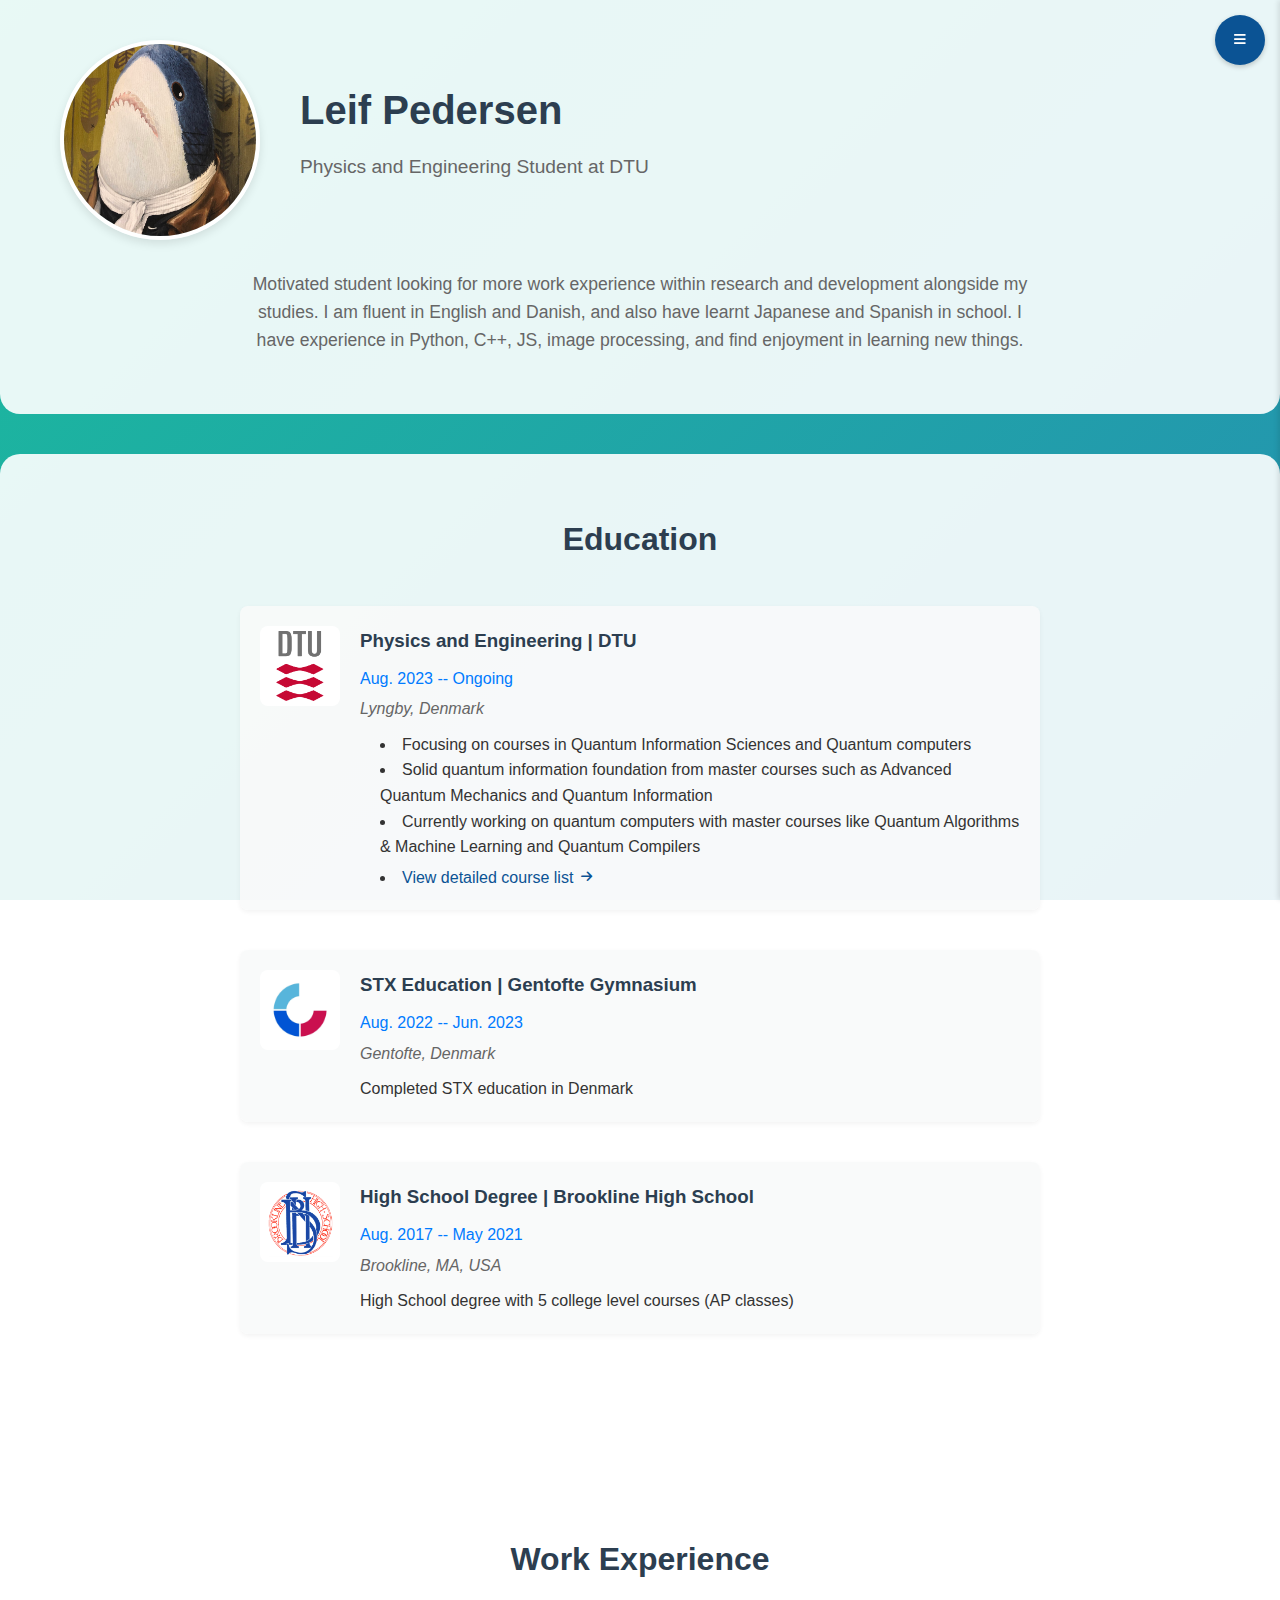
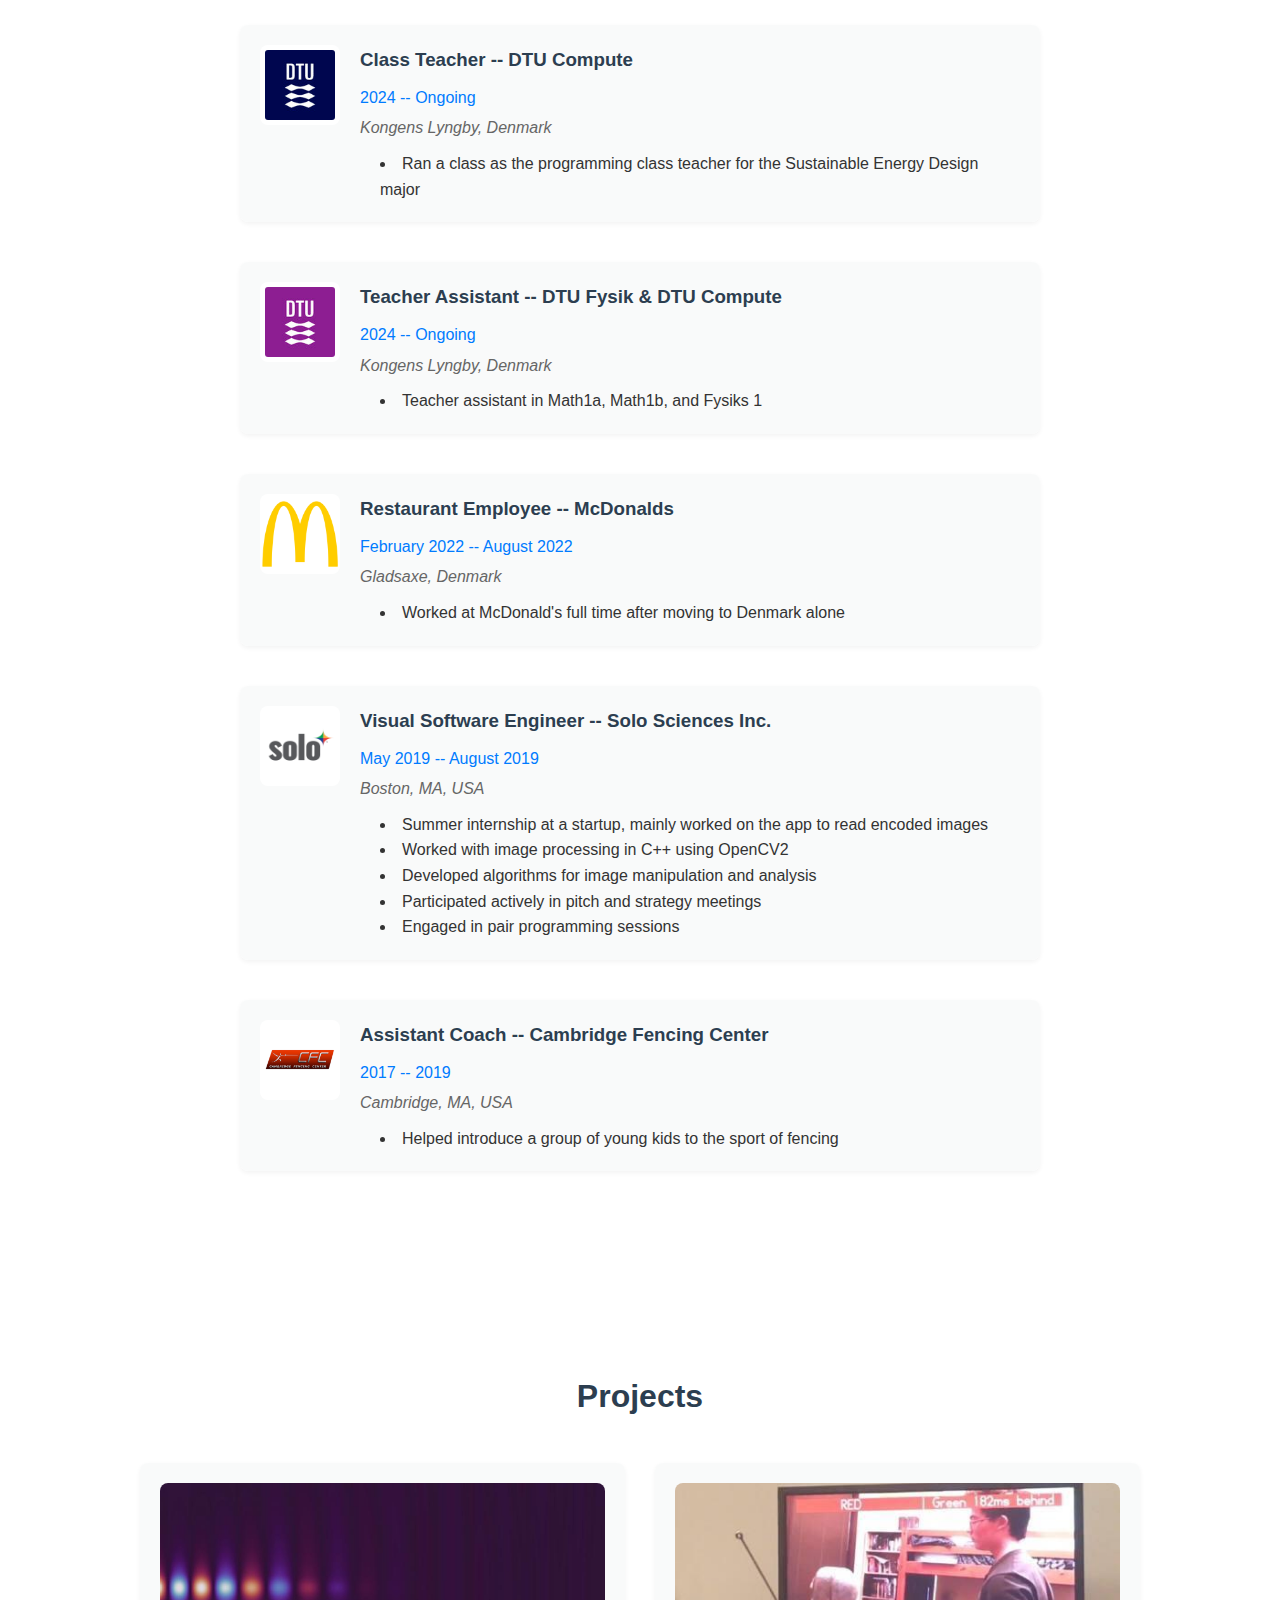
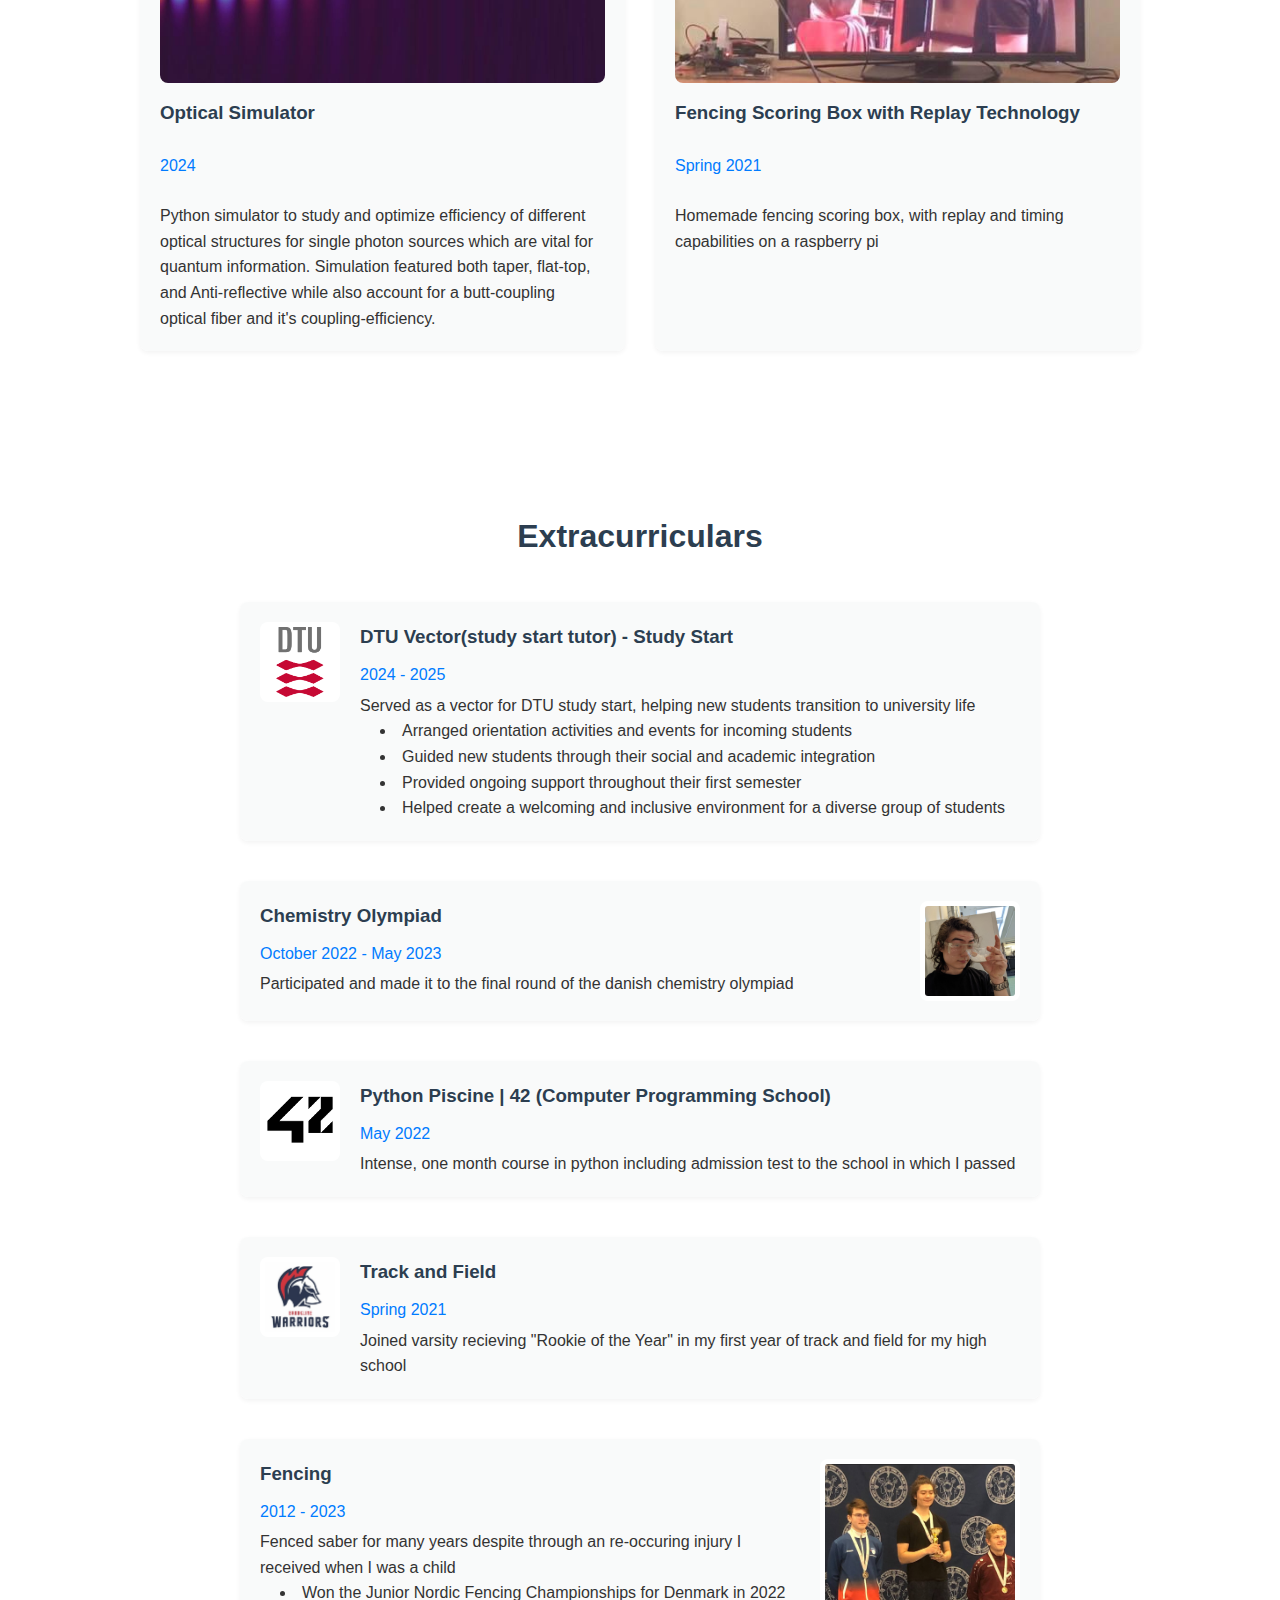
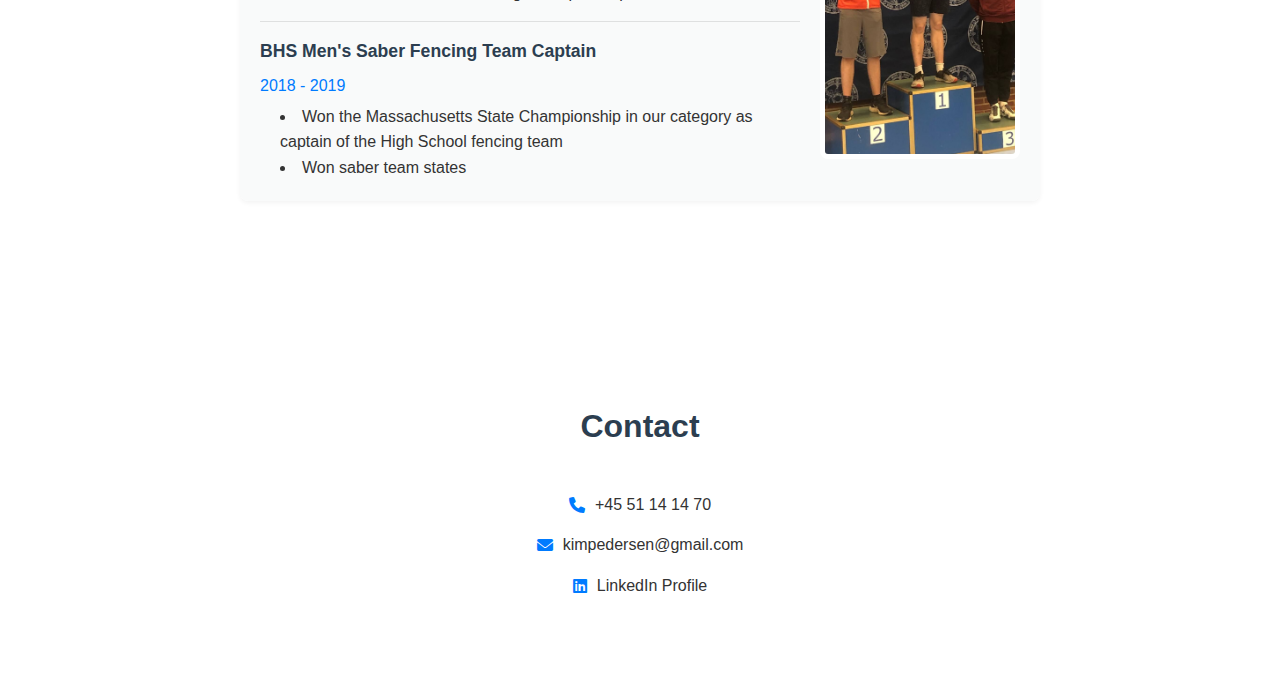
==== abroad.html @ 16bfe22d "abroad placeholder" ====
<!DOCTYPE html>
<html lang="en">
<head>
    <meta charset="UTF-8">
    <meta name="viewport" content="width=device-width, initial-scale=1.0">
    <title>Leif Pedersen - Personal Website</title>
    <link rel="stylesheet" href="styles.css">
    <link rel="stylesheet" href="https://cdnjs.cloudflare.com/ajax/libs/font-awesome/6.0.0/css/all.min.css">
    <style>
        /* Menu button styles */
        .menu-button {
            position: fixed;
            top: 15px;
            right: 15px;
            z-index: 1100;
            background-color: #0B5394;
            color: white;
            border: none;
            border-radius: 50%;
            width: 50px;
            height: 50px;
            display: flex;
            justify-content: center;
            align-items: center;
            cursor: pointer;
            box-shadow: 0 2px 5px rgba(0,0,0,0.2);
            transition: background-color 0.3s ease;
        }
        
        .menu-button:hover {
            background-color: #083b6f;
        }
        
        .mobile-menu {
            position: fixed;
            top: 0;
            right: -300px;
            width: 300px;
            height: 100vh;
            background-color: white;
            z-index: 1050;
            transition: right 0.3s ease;
            box-shadow: -2px 0 5px rgba(0,0,0,0.1);
            padding: 80px 20px 20px;
            overflow-y: auto;
        }
        
        .mobile-menu.open {
            right: 0;
        }
        
        .mobile-menu ul {
            list-style: none;
        }
        
        .mobile-menu ul li {
            margin-bottom: 15px;
        }
        
        .mobile-menu ul li a {
            color: #333;
            text-decoration: none;
            font-size: 1.1em;
            transition: color 0.3s ease;
            display: block;
            padding: 8px 0;
        }
        
        .mobile-menu ul li a:hover {
            color: #0B5394;
        }
        
        .close-menu {
            position: absolute;
            top: 20px;
            right: 20px;
            background: none;
            border: none;
            font-size: 1.5em;
            cursor: pointer;
            color: #333;
        }
        
        .overlay {
            position: fixed;
            top: 0;
            left: 0;
            width: 100%;
            height: 100%;
            background-color: rgba(0,0,0,0.5);
            z-index: 1040;
            opacity: 0;
            visibility: hidden;
            transition: opacity 0.3s ease, visibility 0.3s ease;
        }
        
        .overlay.open {
            opacity: 1;
            visibility: visible;
        }
        
        /* Adjust main content padding */
        #hero {
            padding-top: 40px;
        }
    </style>
</head>
<body>
    <!-- Mobile menu button -->
    <button class="menu-button" id="menuButton">
        <i class="fas fa-bars"></i>
    </button>
    
    <!-- Mobile menu -->
    <div class="mobile-menu" id="mobileMenu">
        <button class="close-menu" id="closeMenu">
            <i class="fas fa-times"></i>
        </button>
        <ul>
            <li><a href="#about">About</a></li>
            <li><a href="#education">Education</a></li>
            <li><a href="courses.html">Courses</a></li>
            <li><a href="abroad.html">Study Abroad</a></li>
            <li><a href="#experience">Experience</a></li>
            <li><a href="#projects">Projects</a></li>
            <li><a href="#extracurriculars">Extracurriculars</a></li>
            <li><a href="#contact">Contact</a></li>
        </ul>
    </div>
    
    <!-- Overlay -->
    <div class="overlay" id="overlay"></div>

    <main>
        <section id="hero" class="about">
            <!-- Add "about" ID to make the navigation link work -->
            <div id="about" class="container">
                <div class="profile-section">
                    <div class="profile-image">
                        <img src="images/portrait.jpg" alt="Leif Pedersen">
                    </div>
                    <div class="profile-info">
                        <h1>Leif Pedersen</h1>
                        <p class="tagline">Physics and Engineering Student at DTU</p>
                    </div>
                </div>
                <p class="bio">Motivated student looking for more work experience within research and development alongside my studies. I am fluent in English and Danish, and also have learnt Japanese and Spanish in school. I have experience in Python, C++, JS, image processing, and find enjoyment in learning new things.</p>
            </div>
        </section>

        <section id="education">
            <div class="container">
                <h2>Education</h2>
                <div class="timeline">
                    <div class="timeline-item">
                        <img src="images/dtu-logo.png" alt="DTU" class="logo">
                        <div class="timeline-item-content">
                            <h3>Physics and Engineering | DTU</h3>
                            <p class="date">Aug. 2023 -- Ongoing</p>
                            <p class="location">Lyngby, Denmark</p>
                            <ul>
                                <li>Focusing on courses in Quantum Information Sciences and Quantum computers</li>
                                <li>Solid quantum information foundation from master courses such as Advanced Quantum Mechanics and Quantum Information</li>
                                <li>Currently working on quantum computers with master courses like Quantum Algorithms & Machine Learning and Quantum Compilers</li>
                                <li><a href="courses.html" class="course-link">View detailed course list <i class="fas fa-arrow-right"></i></a></li>
                            </ul>
                        </div>
                    </div>
                    <div class="timeline-item">
                        <img src="images/gengym.jpg" alt="Gentofte Gymnasium" class="logo">
                        <div class="timeline-item-content">
                            <h3>STX Education | Gentofte Gymnasium</h3>
                            <p class="date">Aug. 2022 -- Jun. 2023</p>
                            <p class="location">Gentofte, Denmark</p>
                            <p>Completed STX education in Denmark</p>
                        </div>
                    </div>
                    <div class="timeline-item">
                        <img src="images/bhs-logo.png" alt="Brookline High School" class="logo">
                        <div class="timeline-item-content">
                            <h3>High School Degree | Brookline High School</h3>
                            <p class="date">Aug. 2017 -- May 2021</p>
                            <p class="location">Brookline, MA, USA</p>
                            <p>High School degree with 5 college level courses (AP classes)</p>
                        </div>
                    </div>
                </div>
            </div>
        </section>

        <section id="experience">
            <div class="container">
                <h2>Work Experience</h2>
                <div class="timeline">
                    <div class="timeline-item">
                        <img src="images/compute.jpg" alt="DTU Compute" class="logo">
                        <div class="timeline-item-content">
                            <h3>Class Teacher -- DTU Compute</h3>
                            <p class="date">2024 -- Ongoing</p>
                            <p class="location">Kongens Lyngby, Denmark</p>
                            <ul>
                                <li>Ran a class as the programming class teacher for the Sustainable Energy Design major</li>
                            </ul>
                        </div>
                    </div>
                    <div class="timeline-item">
                        <img src="images/fysik.jpg" alt="DTU Fysik" class="logo">
                        <div class="timeline-item-content">
                            <h3>Teacher Assistant -- DTU Fysik & DTU Compute</h3>
                            <p class="date">2024 -- Ongoing</p>
                            <p class="location">Kongens Lyngby, Denmark</p>
                            <ul>
                                <li>Teacher assistant in Math1a, Math1b, and Fysiks 1</li>
                            </ul>
                        </div>
                    </div>
                    <div class="timeline-item">
                        <img src="images/mcdonalds-logo.png" alt="McDonald's" class="logo mcdonalds">
                        <div class="timeline-item-content">
                            <h3>Restaurant Employee -- McDonalds</h3>
                            <p class="date">February 2022 -- August 2022</p>
                            <p class="location">Gladsaxe, Denmark</p>
                            <ul>
                                <li> Worked at McDonald's full time after moving to Denmark alone</li>
                            </ul>
                        </div>
                    </div>
                    <div class="timeline-item">
                        <img src="images/solo-sciences-logo.png" alt="Solo Sciences Inc." class="logo">
                        <div class="timeline-item-content">
                            <h3>Visual Software Engineer -- Solo Sciences Inc.</h3>
                            <p class="date">May 2019 -- August 2019</p>
                            <p class="location">Boston, MA, USA</p>
                            <ul>
                                <li>Summer internship at a startup, mainly worked on the app to read encoded images</li>
                                <li>Worked with image processing in C++ using OpenCV2</li>
                                <li>Developed algorithms for image manipulation and analysis</li>
                                <li>Participated actively in pitch and strategy meetings</li>
                                <li>Engaged in pair programming sessions</li>
                            </ul>
                        </div>
                    </div>
                    <div class="timeline-item">
                        <img src="images/cfc-logo.png" alt="Cambridge Fencing Center" class="logo">
                        <div class="timeline-item-content">
                            <h3>Assistant Coach -- Cambridge Fencing Center</h3>
                            <p class="date">2017 -- 2019</p>
                            <p class="location">Cambridge, MA, USA</p>
                            <ul>
                                <li>Helped introduce a group of young kids to the sport of fencing</li>
                            </ul>
                        </div>
                    </div>
                </div>
            </div>
        </section>

        <section id="projects">
            <div class="container">
                <h2>Projects</h2>
                <div class="projects-grid">
                    <div class="project-card">
                        <img src="images/Opticsim.jpg" alt="Optical Simulator" onerror="this.src='https://via.placeholder.com/400x200?text=Optical+Simulator'">
                        <h3>Optical Simulator</h3>
                        <p class="date">2024</p>
                        <p>Python simulator to study and optimize efficiency of different optical structures for single photon sources which are vital for quantum information. Simulation featured both taper, flat-top, and Anti-reflective while also account for a butt-coupling optical fiber and it's coupling-efficiency.</p>
                        <!-- Removed the external simulator link -->
                    </div>
                    <div class="project-card">
                        <img src="images/Fencingscoringbox.jpg" alt="Fencing Box Project">
                        <h3>Fencing Scoring Box with Replay Technology</h3>
                        <p class="date">Spring 2021</p>
                        <p>Homemade fencing scoring box, with replay and timing capabilities on a raspberry pi</p>
                    </div>
                </div>
            </div>
        </section>

        <section id="extracurriculars">
            <div class="container">
                <h2>Extracurriculars</h2>
                <div class="timeline">
                    <div class="timeline-item">
                        <img src="images/dtu-logo.png" alt="DTU" class="logo">
                        <div class="timeline-item-content">
                            <h3>DTU Vector(study start tutor) - Study Start</h3>
                            <p class="date">2024 - 2025</p>
                            <p>Served as a vector for DTU study start, helping new students transition to university life</p>
                            <ul>
                                <li>Arranged orientation activities and events for incoming students</li>
                                <li>Guided new students through their social and academic integration</li>
                                <li>Provided ongoing support throughout their first semester</li>
                                <li>Helped create a welcoming and inclusive environment for a diverse group of students</li>
                            </ul>
                        </div>
                    </div>
                    <div class="timeline-item">
                        <div class="timeline-item-content">
                            <h3>Chemistry Olympiad</h3>
                            <p class="date">October 2022 - May 2023</p>
                            <p>Participated and made it to the final round of the danish chemistry olympiad</p>
                        </div>
                        <img src="images/KemiOL.jpg" alt="Chemistry Olympiad" class="KemiOL">
                    </div>
                    <div class="timeline-item">
                        <img src="images/42-logo.png" alt="42" class="logo">
                        <div class="timeline-item-content">
                            <h3>Python Piscine | 42 (Computer Programming School)</h3>
                            <p class="date">May 2022</p>
                            <p>Intense, one month course in python including admission test to the school in which I passed</p>
                        </div>
                    </div>
                    <div class="timeline-item">
                        <img src="images/warriors.jpg" alt="Track and Field" class="logo">
                        <div class="timeline-item-content">
                            <h3>Track and Field</h3>
                            <p class="date">Spring 2021</p>
                            <p>Joined varsity recieving "Rookie of the Year" in my first year of track and field for my high school</p>
                        </div>
                    </div>
                    <div class="timeline-item">
                        <div class="timeline-item-content">
                            <h3>Fencing</h3>
                            <p class="date">2012 - 2023</p>
                            <p>Fenced saber for many years despite through an re-occuring injury I received when I was a child</p>
                            <ul>
                                <li>Won the Junior Nordic Fencing Championships for Denmark in 2022</li>
                            </ul>
                            <div class="subsection">
                                <h4>BHS Men's Saber Fencing Team Captain</h4>
                                <p class="date">2018 - 2019</p>
                                <ul>
                                    <li>Won the Massachusetts State Championship in our category as captain of the High School fencing team</li>
                                    <li>Won saber team states</li>
                                </ul>
                            </div>
                        </div>
                        <img src="images/fencing.png" alt="Nordic Championships" class="achievement">
                    </div>
                </div>
            </div>
        </section>

        <section id="contact">
            <div class="container">
                <h2>Contact</h2>
                <div class="contact-info">
                    <p><i class="fas fa-phone"></i> +45 51 14 14 70</p>
                    <p><i class="fas fa-envelope"></i> <a href="mailto:kimpedersen@gmail.com">kimpedersen@gmail.com</a></p>
                    <p><i class="fab fa-linkedin"></i> <a href="https://www.linkedin.com/in/leif-pedersen-598104231/" target="_blank">LinkedIn Profile</a></p>
                </div>
            </div>
        </section>
    </main>

    <script>
        // Mobile menu functionality
        const menuButton = document.getElementById('menuButton');
        const mobileMenu = document.getElementById('mobileMenu');
        const closeMenu = document.getElementById('closeMenu');
        const overlay = document.getElementById('overlay');
        
        menuButton.addEventListener('click', () => {
            mobileMenu.classList.add('open');
            overlay.classList.add('open');
            document.body.style.overflow = 'hidden';
        });
        
        closeMenu.addEventListener('click', () => {
            mobileMenu.classList.remove('open');
            overlay.classList.remove('open');
            document.body.style.overflow = '';
        });
        
        overlay.addEventListener('click', () => {
            mobileMenu.classList.remove('open');
            overlay.classList.remove('open');
            document.body.style.overflow = '';
        });
    </script>
</body>
</html>
---- styles.css ----
/* Reset and base styles */
* {
    margin: 0;
    padding: 0;
    box-sizing: border-box;
}

body {
    font-family: 'Segoe UI', Tahoma, Geneva, Verdana, sans-serif;
    line-height: 1.6;
    color: #333;
    background: linear-gradient(-45deg, #2c3e50, #3498db, #2980b9, #1abc9c);
    background-size: 400% 400%;
    min-height: 100vh;
    background-attachment: fixed;
}

/* Add to your CSS file */
body.no-scroll {
    overflow: hidden;
}

/* Container */
.container {
    max-width: 1200px;
    margin: 0 auto;
    padding: 0 20px;
}

/* Header and Navigation */
header {
    background-color: rgba(255, 255, 255, 0.95);
    box-shadow: 0 2px 5px rgba(0,0,0,0.1);
    position: fixed;
    width: 100%;
    top: 0;
    z-index: 1000;
}

nav ul {
    display: flex;
    justify-content: center;
    list-style: none;
    padding: 1rem 0;
}

nav ul li {
    margin: 0 1.5rem;
}

nav ul li a {
    text-decoration: none;
    color: #333;
    font-weight: 500;
    transition: color 0.3s ease;
}

nav ul li a:hover {
    color: #007bff;
}

/* Hero Section */
#hero {
    padding: 120px 0 60px;
    background-color: rgba(255, 255, 255, 0.9);
    margin-bottom: 40px;
    border-radius: 0 0 20px 20px;
}

.profile-section {
    display: flex;
    align-items: center;
    gap: 40px;
    margin-bottom: 30px;
}

.profile-image {
    width: 200px;
    height: 200px;
    border-radius: 50%;
    overflow: hidden;
    border: 4px solid #fff;
    box-shadow: 0 4px 10px rgba(0,0,0,0.1);
}

.profile-image img {
    width: 100%;
    height: 100%;
    object-fit: cover;
}

.profile-info h1 {
    font-size: 2.5rem;
    margin-bottom: 10px;
    color: #2c3e50;
}

.tagline {
    font-size: 1.2rem;
    color: #666;
    margin-bottom: 20px;
}

.contact-info {
    display: flex;
    flex-direction: column;
    gap: 10px;
}

.contact-info p {
    display: flex;
    align-items: center;
    gap: 10px;
}

.contact-info i {
    color: #007bff;
}

.contact-info a {
    color: #333;
    text-decoration: none;
    transition: color 0.3s ease;
}

contact-info a:hover {
    color: #007bff;
}

.bio {
    max-width: 800px;
    margin: 0 auto;
    text-align: center;
    font-size: 1.1rem;
    color: #666;
}

/* Sections */
section {
    padding: 60px 0;
    background-color: rgba(255, 255, 255, 0.9);
    margin-bottom: 40px;
    border-radius: 20px;
}

section h2 {
    text-align: center;
    margin-bottom: 40px;
    color: #2c3e50;
    font-size: 2rem;
}

/* Timeline */
.timeline {
    max-width: 800px;
    margin: 0 auto;
}

.timeline-item {
    margin-bottom: 40px;
    padding: 20px;
    background-color: rgba(248, 249, 250, 0.9);
    border-radius: 8px;
    box-shadow: 0 2px 5px rgba(0,0,0,0.05);
    display: flex;
    gap: 20px;
    align-items: flex-start;
}

.timeline-item img {
    width: 100px;
    height: 100px;
    object-fit: contain;
    border-radius: 8px;
    flex-shrink: 0;
    background-color: white;
    padding: 5px;
}

.timeline-item img.logo {
    width: 80px;
    height: 80px;
    object-fit: contain;
    background-color: white;
    padding: 5px;
}

.timeline-item img.logo.mcdonalds {
    width: 80px;
    height: 80px;
    object-fit: contain;
    background-color: white;
    padding: 2px;
}

.timeline-item img.achievement {
    width: 200px;
    height: 300px;
    object-fit: cover;
    margin-left: auto;
}

.timeline-item img.kemiOL {
    width: 200px;
    height: 200px;
    object-fit: cover;
    margin-left: auto;
}

.timeline-item-content {
    flex-grow: 1;
}

.timeline-item h3 {
    color: #2c3e50;
    margin-bottom: 10px;
}

.timeline-item .date {
    color: #007bff;
    font-weight: 500;
    margin-bottom: 5px;
}

.timeline-item .location {
    color: #666;
    font-style: italic;
    margin-bottom: 10px;
}

.timeline-item ul {
    list-style-position: inside;
    margin-left: 20px;
}

.timeline-item .subsection {
    margin-top: 15px;
    padding-top: 15px;
    border-top: 1px solid rgba(0,0,0,0.1);
}

.timeline-item .subsection h4 {
    color: #2c3e50;
    margin-bottom: 8px;
    font-size: 1.1rem;
}

/* Projects Grid */
.projects-grid {
    display: grid;
    grid-template-columns: repeat(auto-fit, minmax(300px, 1fr));
    gap: 30px;
    max-width: 1000px;
    margin: 0 auto;
}

.project-card {
    background-color: rgba(248, 249, 250, 0.9);
    padding: 20px;
    border-radius: 8px;
    box-shadow: 0 2px 5px rgba(0,0,0,0.05);
    display: flex;
    flex-direction: column;
    gap: 15px;
}

.project-card img {
    width: 100%;
    height: 200px;
    object-fit: cover;
    border-radius: 8px;
}

.project-card h3 {
    color: #2c3e50;
    margin-bottom: 10px;
}

.project-card .date {
    color: #007bff;
    font-weight: 500;
    margin-bottom: 10px;
}

.project-link {
    display: inline-block;
    padding: 8px 16px;
    background-color: #007bff;
    color: white;
    text-decoration: none;
    border-radius: 4px;
    transition: background-color 0.3s ease;
    margin-top: auto;
    text-align: center;
}

.project-link:hover {
    background-color: #0056b3;
}

/* Contact Section */
#contact {
    text-align: center;
}

.contact-info {
    display: flex;
    flex-direction: column;
    align-items: center;
    gap: 15px;
}

/* Footer */
footer {
    background-color: rgba(44, 62, 80, 0.9);
    color: #fff;
    text-align: center;
    padding: 20px 0;
    margin-top: 40px;
    border-radius: 20px 20px 0 0;
}

/* Mobile Navigation */
.hamburger {
    display: none;
    flex-direction: column;
    justify-content: space-around;
    width: 30px;
    height: 24px;
    background: transparent;
    border: none;
    cursor: pointer;
    padding: 0;
    z-index: 10;
    position: absolute;
    top: 20px;
    right: 20px;
}

.hamburger span {
    width: 30px;
    height: 3px;
    background: #333;
    transition: all 0.3s linear;
    position: relative;
    transform-origin: 1px;
}

/* Responsive Design */
@media (max-width: 768px) {
    .profile-section {
        flex-direction: column;
        text-align: center;
        gap: 20px;
    }

    .profile-image {
        width: 150px;
        height: 150px;
    }

    nav ul {
        flex-direction: column;
        align-items: center;
        gap: 10px;
    }

    nav ul li {
        margin: 0;
    }

    .timeline-item {
        flex-direction: column;
        padding: 15px;
    }

    .timeline-item img {
        width: 100%;
        height: 200px;
        margin-bottom: 15px;
    }

    .hamburger {
        display: flex;
    }

    nav ul {
        position: fixed;
        background-color: rgba(255, 255, 255, 0.98);
        flex-direction: column;
        align-items: center;
        justify-content: center;
        gap: 20px;
        top: 0;
        right: 0;
        height: 100vh;
        width: 100%;
        transform: translateX(100%);
        transition: transform 0.3s ease-in-out;
        padding: 60px 0;
        z-index: 9;
    }

    nav ul.open {
        transform: translateX(0);
    }

    nav ul li {
        margin: 10px 0;
    }
}

/* Animations */
@keyframes fadeIn {
    from {
        opacity: 0;
        transform: translateY(20px);
    }
    to {
        opacity: 1;
        transform: translateY(0);
    }
}

.timeline-item, .project-card {
    animation: fadeIn 0.5s ease-out forwards;
}

.course-link {
    display: inline-flex;
    align-items: center;
    color: #0B5394;
    text-decoration: none;
    font-weight: 500;
    transition: all 0.3s ease;
    gap: 8px;
    margin-top: 5px;
}

.course-link:hover {
    color: #083b6f;
}

.course-link i {
    font-size: 0.8em;
    transition: transform 0.3s ease;
}

.course-link:hover i {
    transform: translateX(3px);
}
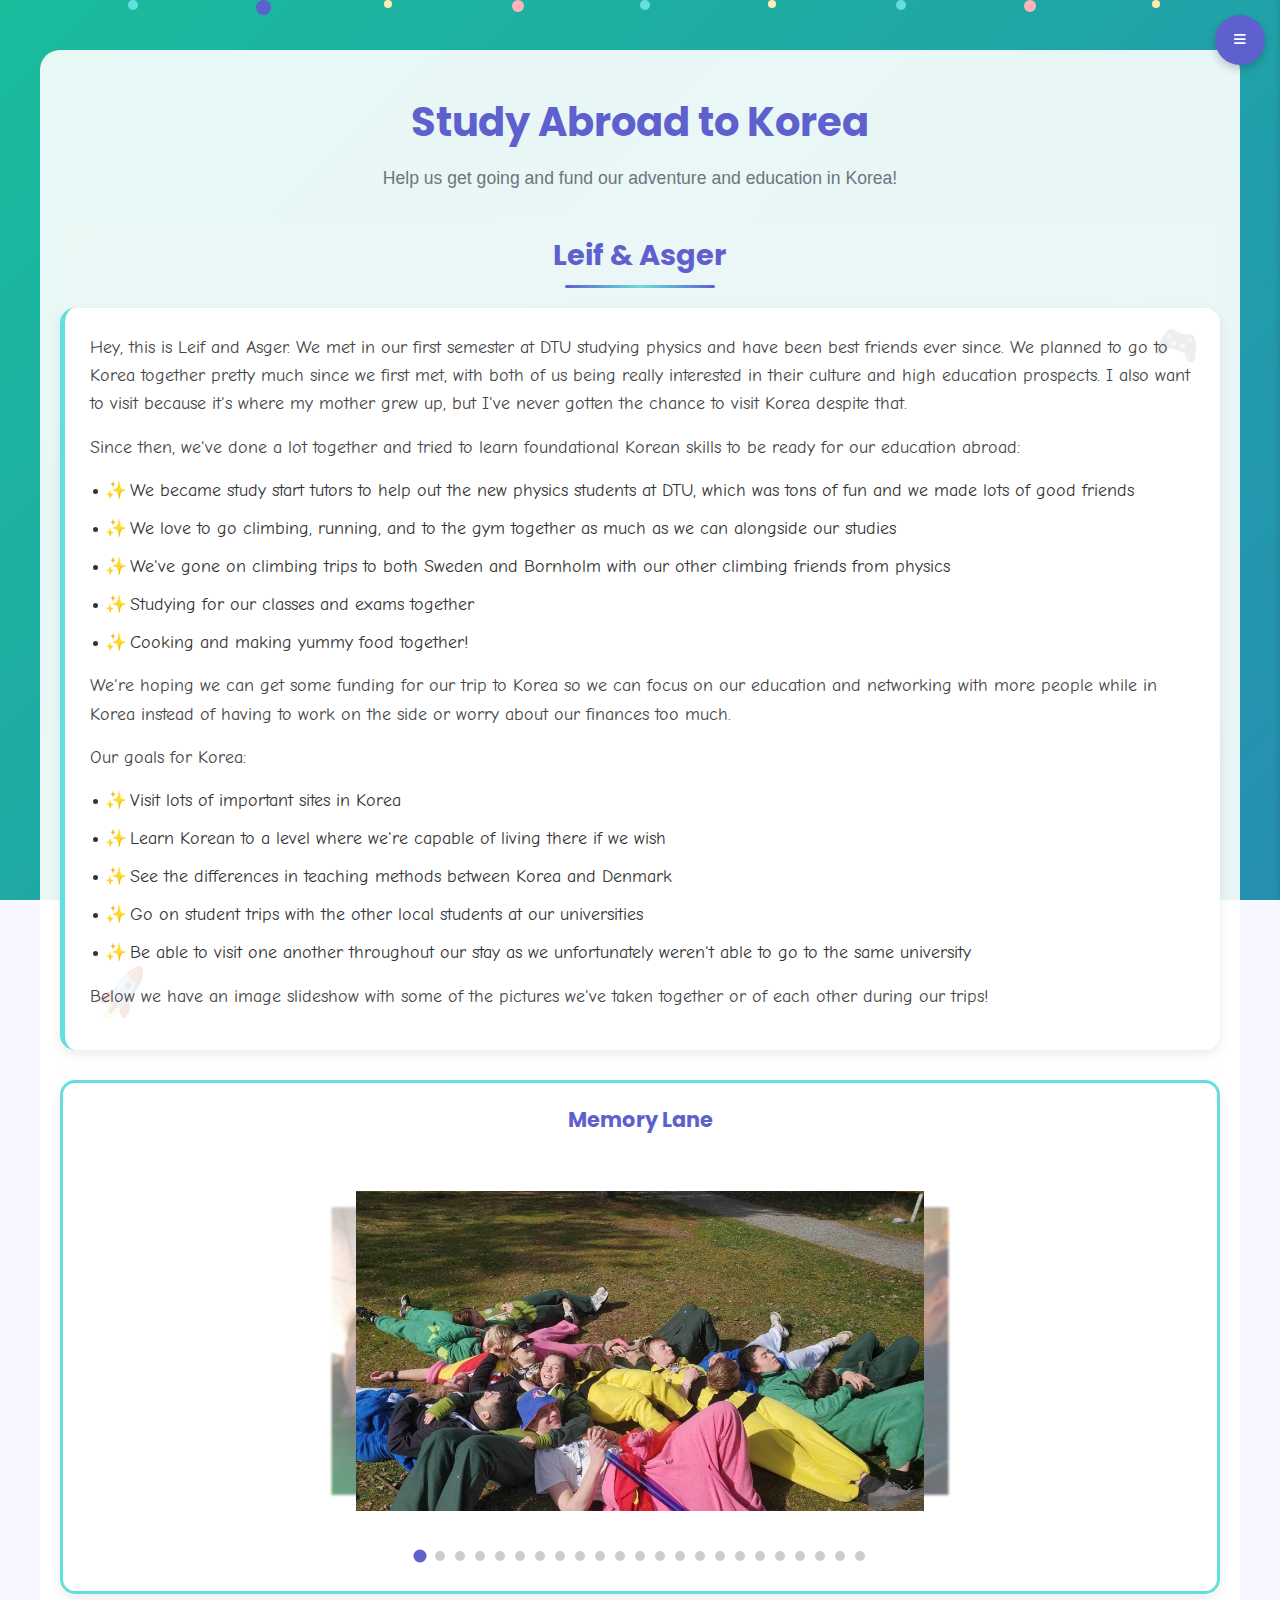
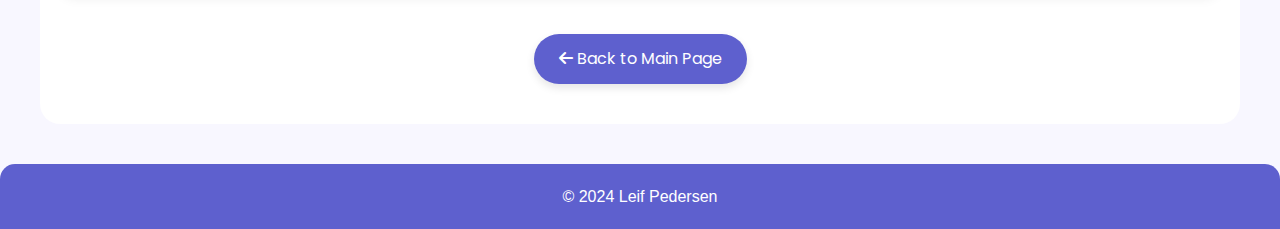
==== commit 7c511250: "abroad stuff" ====
--- a/abroad.html
+++ b/abroad.html
@@ -3,17 +3,349 @@
 <head>
     <meta charset="UTF-8">
     <meta name="viewport" content="width=device-width, initial-scale=1.0">
-    <title>Leif Pedersen - Personal Website</title>
+    <title>Leif Pedersen - Study Abroad to Korea</title>
     <link rel="stylesheet" href="styles.css">
     <link rel="stylesheet" href="https://cdnjs.cloudflare.com/ajax/libs/font-awesome/6.0.0/css/all.min.css">
+    <link href="https://fonts.googleapis.com/css2?family=Comic+Neue:wght@400;700&family=Poppins:wght@400;600&display=swap" rel="stylesheet">
     <style>
+        body {
+            background-color: #f8f7ff;
+        }
+        
+        .abroad-container {
+            max-width: 1200px;
+            margin: 0 auto;
+            padding: 40px 20px 20px;
+        }
+        
+        .abroad-container h1 {
+            font-family: 'Poppins', sans-serif;
+            color: #5e60ce;
+            text-align: center;
+            font-size: 2.5em;
+            margin-bottom: 10px;
+        }
+        
+        .abroad-container > p {
+            text-align: center;
+            color: #6c757d;
+            margin-bottom: 30px;
+            font-size: 1.1em;
+        }
+        
+        .content-section {
+            margin-bottom: 40px;
+            position: relative;
+        }
+        
+        .content-section::before {
+            content: '';
+            position: absolute;
+            top: 0;
+            left: 0;
+            width: 100%;
+            height: 100%;
+            background: linear-gradient(135deg, #ffebee 0%, #e8f5e9 50%, #e3f2fd 100%);
+            border-radius: 15px;
+            opacity: 0.1;
+            z-index: -1;
+        }
+        
+        .section-title {
+            font-family: 'Poppins', sans-serif;
+            margin-bottom: 20px;
+            color: #5e60ce;
+            text-align: center;
+            font-size: 1.8em;
+            padding: 10px;
+            position: relative;
+            display: block;
+        }
+        
+        .section-title::after {
+            content: '';
+            position: absolute;
+            bottom: 0;
+            left: 50%;
+            transform: translateX(-50%);
+            width: 150px;
+            height: 3px;
+            background: linear-gradient(90deg, #5e60ce, #64dfdf, #5e60ce);
+            border-radius: 3px;
+        }
+        
+        .text-content {
+            background-color: white;
+            border-radius: 15px;
+            padding: 25px;
+            box-shadow: 0 4px 12px rgba(0,0,0,0.08);
+            margin-bottom: 30px;
+            line-height: 1.6;
+            position: relative;
+            border-left: 5px solid #64dfdf;
+            font-family: 'Comic Neue', cursive;
+            font-size: 1.1em;
+        }
+        
+        .text-content p {
+            margin-bottom: 15px;
+            color: #444;
+        }
+        
+        .text-content ul {
+            padding-left: 20px;
+            margin-bottom: 15px;
+        }
+        
+        .text-content li {
+            position: relative;
+            margin-bottom: 10px;
+            padding-left: 20px;
+        }
+        
+        .text-content li::before {
+            content: '✨';
+            position: absolute;
+            left: -5px;
+            color: #5e60ce;
+        }
+        
+        .doodle {
+            position: absolute;
+            opacity: 0.1;
+            z-index: 0;
+        }
+        
+        .doodle-1 {
+            top: 10px;
+            right: 20px;
+            font-size: 2em;
+            transform: rotate(15deg);
+        }
+        
+        .doodle-2 {
+            bottom: 20px;
+            left: 30px;
+            font-size: 2.5em;
+            transform: rotate(-10deg);
+        }
+        
+        .slideshow-container {
+            position: relative;
+            background-color: white;
+            border-radius: 15px;
+            padding: 20px;
+            box-shadow: 0 4px 12px rgba(0,0,0,0.08);
+            margin-bottom: 30px;
+            overflow: hidden;
+            border: 3px solid #64dfdf;
+        }
+        
+        .slideshow-container h3 {
+            font-family: 'Poppins', sans-serif;
+            color: #5e60ce;
+            text-align: center;
+            margin-bottom: 15px;
+            font-size: 1.3em;
+        }
+        
+        .slideshow {
+            width: 100%;
+            height: 400px;
+            position: relative;
+            overflow: hidden;
+            border-radius: 10px;
+            background-color: transparent;
+            perspective: 1000px;
+        }
+        
+        .slides-wrapper {
+            position: relative;
+            width: 100%;
+            height: 100%;
+            transform-style: preserve-3d;
+            transition: transform 0.8s cubic-bezier(0.4, 0.0, 0.2, 1);
+        }
+        
+        .slide {
+            position: absolute;
+            width: 60%;
+            height: 80%;
+            left: 20%;
+            top: 10%;
+            opacity: 0;
+            border-radius: 10px;
+            box-shadow: none;
+            background-color: transparent;
+            transition: all 0.8s cubic-bezier(0.4, 0.0, 0.2, 1);
+            display: flex;
+            justify-content: center;
+            align-items: center;
+            font-family: 'Comic Neue', cursive;
+            overflow: hidden;
+            transform: scale(0.8);
+            filter: blur(2px);
+        }
+        
+        .slide.prev, .slide.next {
+            opacity: 0.6;
+            z-index: 2;
+            transform: scale(0.9);
+            filter: blur(1px);
+        }
+        
+        .slide.prev {
+            left: 5%;
+            transform-origin: left center;
+        }
+        
+        .slide.next {
+            left: 35%;
+            transform-origin: right center;
+        }
+        
+        .slide.active {
+            opacity: 1;
+            z-index: 3;
+            transform: scale(1);
+            filter: blur(0);
+        }
+        
+        .slide p {
+            padding: 20px;
+            background-color: rgba(255, 255, 255, 0.8);
+            border-radius: 10px;
+            text-align: center;
+            font-size: 1.2em;
+            color: #5e60ce;
+            box-shadow: 0 2px 10px rgba(0,0,0,0.1);
+            max-width: 80%;
+        }
+        
+        .slide img {
+            max-width: 100%;
+            max-height: 100%;
+            object-fit: contain;
+            border-radius: 0;
+            box-shadow: none;
+            border: none;
+        }
+        
+        .slide video {
+            max-width: 100%;
+            max-height: 100%;
+            object-fit: contain;
+            border-radius: 0;
+            box-shadow: none;
+            border: none;
+            background-color: transparent;
+        }
+        
+        .media-type-badge {
+            display: none;
+        }
+        
+        .slide .play-button {
+            position: absolute;
+            top: 50%;
+            left: 50%;
+            transform: translate(-50%, -50%);
+            background-color: rgba(94, 96, 206, 0.7);
+            color: white;
+            width: 60px;
+            height: 60px;
+            border-radius: 50%;
+            display: flex;
+            justify-content: center;
+            align-items: center;
+            cursor: pointer;
+            z-index: 4;
+            font-size: 1.5em;
+            opacity: 0;
+            transition: opacity 0.3s ease;
+        }
+        
+        .slide.active:hover .play-button {
+            opacity: 1;
+        }
+        
+        .slide-nav {
+            text-align: center;
+            padding: 15px 0 5px;
+            display: none;
+        }
+        
+        .slide-indicators {
+            display: flex;
+            justify-content: center;
+            margin-bottom: 10px;
+        }
+        
+        .indicator {
+            width: 10px;
+            height: 10px;
+            border-radius: 50%;
+            background-color: #ccc;
+            margin: 0 5px;
+            cursor: pointer;
+            transition: all 0.3s ease;
+        }
+        
+        .indicator.active {
+            background-color: #5e60ce;
+            transform: scale(1.3);
+        }
+        
+        .slide-nav button {
+            background-color: #5e60ce;
+            color: white;
+            border: none;
+            padding: 8px 16px;
+            margin: 0 5px;
+            border-radius: 30px;
+            cursor: pointer;
+            transition: all 0.3s ease;
+            font-family: 'Poppins', sans-serif;
+            font-size: 0.9em;
+            box-shadow: 0 3px 6px rgba(0,0,0,0.1);
+            z-index: 10;
+            position: relative;
+        }
+        
+        .slide-nav button:hover {
+            background-color: #64dfdf;
+            transform: translateY(-2px);
+        }
+        
+        .back-button {
+            display: inline-block;
+            margin: 20px auto;
+            padding: 12px 25px;
+            background-color: #5e60ce;
+            color: white;
+            text-decoration: none;
+            border-radius: 30px;
+            transition: all 0.3s ease;
+            font-family: 'Poppins', sans-serif;
+            box-shadow: 0 4px 8px rgba(0,0,0,0.1);
+            text-align: center;
+            display: block;
+            width: fit-content;
+        }
+        
+        .back-button:hover {
+            background-color: #64dfdf;
+            transform: translateY(-2px);
+            box-shadow: 0 6px 12px rgba(0,0,0,0.15);
+        }
+        
         /* Menu button styles */
         .menu-button {
             position: fixed;
             top: 15px;
             right: 15px;
             z-index: 1100;
-            background-color: #0B5394;
+            background-color: #5e60ce;
             color: white;
             border: none;
             border-radius: 50%;
@@ -23,12 +355,13 @@
             justify-content: center;
             align-items: center;
             cursor: pointer;
-            box-shadow: 0 2px 5px rgba(0,0,0,0.2);
-            transition: background-color 0.3s ease;
+            box-shadow: 0 4px 8px rgba(0,0,0,0.2);
+            transition: all 0.3s ease;
         }
         
         .menu-button:hover {
-            background-color: #083b6f;
+            background-color: #64dfdf;
+            transform: rotate(90deg);
         }
         
         .mobile-menu {
@@ -58,16 +391,18 @@
         }
         
         .mobile-menu ul li a {
-            color: #333;
+            color: #5e60ce;
             text-decoration: none;
             font-size: 1.1em;
             transition: color 0.3s ease;
             display: block;
             padding: 8px 0;
+            font-family: 'Poppins', sans-serif;
         }
         
         .mobile-menu ul li a:hover {
-            color: #0B5394;
+            color: #64dfdf;
+            transform: translateX(5px);
         }
         
         .close-menu {
@@ -78,7 +413,7 @@
             border: none;
             font-size: 1.5em;
             cursor: pointer;
-            color: #333;
+            color: #5e60ce;
         }
         
         .overlay {
@@ -99,9 +434,102 @@
             visibility: visible;
         }
         
-        /* Adjust main content padding */
-        #hero {
-            padding-top: 40px;
+        footer {
+            background-color: #5e60ce;
+            color: white;
+            text-align: center;
+            padding: 20px 0;
+            margin-top: 40px;
+            border-radius: 15px 15px 0 0;
+        }
+        
+        .confetti-container {
+            position: relative;
+            height: 100px;
+            margin-bottom: -50px;
+            overflow: hidden;
+        }
+        
+        .confetti {
+            position: absolute;
+            width: 10px;
+            height: 10px;
+            background-color: #64dfdf;
+            border-radius: 50%;
+            animation: confetti-fall 5s linear infinite;
+        }
+        
+        .confetti:nth-child(2n) {
+            background-color: #5e60ce;
+            width: 15px;
+            height: 15px;
+        }
+        
+        .confetti:nth-child(3n) {
+            background-color: #ffecb3;
+            width: 8px;
+            height: 8px;
+        }
+        
+        .confetti:nth-child(4n) {
+            background-color: #ffb3ba;
+            width: 12px;
+            height: 12px;
+        }
+        
+        @keyframes confetti-fall {
+            0% {
+                transform: translateY(-50px) rotate(0deg);
+                opacity: 1;
+            }
+            100% {
+                transform: translateY(100px) rotate(360deg);
+                opacity: 0;
+            }
+        }
+        
+        /* Side navigation controls */
+        .side-nav {
+            position: absolute;
+            top: 0;
+            width: 20%;
+            height: 100%;
+            display: flex;
+            align-items: center;
+            justify-content: center;
+            z-index: 10;
+            cursor: pointer;
+            transition: background-color 0.3s ease;
+        }
+        
+        .side-nav:hover {
+            background-color: rgba(94, 96, 206, 0.1);
+        }
+        
+        .side-nav .nav-arrow {
+            width: 40px;
+            height: 40px;
+            border-radius: 50%;
+            background-color: rgba(94, 96, 206, 0.7);
+            color: white;
+            display: flex;
+            align-items: center;
+            justify-content: center;
+            opacity: 0;
+            transition: opacity 0.3s ease, transform 0.3s ease;
+        }
+        
+        .side-nav:hover .nav-arrow {
+            opacity: 0.9;
+            transform: scale(1.1);
+        }
+        
+        .prev-nav {
+            left: 0;
+        }
+        
+        .next-nav {
+            right: 0;
         }
     </style>
 </head>
@@ -117,241 +545,109 @@
             <i class="fas fa-times"></i>
         </button>
         <ul>
-            <li><a href="#about">About</a></li>
-            <li><a href="#education">Education</a></li>
+            <li><a href="index.html#about">About</a></li>
+            <li><a href="index.html#education">Education</a></li>
             <li><a href="courses.html">Courses</a></li>
-            <li><a href="abroad.html">Study Abroad</a></li>
-            <li><a href="#experience">Experience</a></li>
-            <li><a href="#projects">Projects</a></li>
-            <li><a href="#extracurriculars">Extracurriculars</a></li>
-            <li><a href="#contact">Contact</a></li>
+            <li><a href="abroad.html">Study Abroad to Korea</a></li>
+            <li><a href="index.html#experience">Experience</a></li>
+            <li><a href="index.html#projects">Projects</a></li>
+            <li><a href="index.html#extracurriculars">Extracurriculars</a></li>
+            <li><a href="index.html#contact">Contact</a></li>
         </ul>
     </div>
     
     <!-- Overlay -->
     <div class="overlay" id="overlay"></div>
 
+    <!-- Confetti animation -->
+    <div class="confetti-container">
+        <div class="confetti" style="left: 10%; animation-delay: 0s;"></div>
+        <div class="confetti" style="left: 20%; animation-delay: 0.5s;"></div>
+        <div class="confetti" style="left: 30%; animation-delay: 1s;"></div>
+        <div class="confetti" style="left: 40%; animation-delay: 1.5s;"></div>
+        <div class="confetti" style="left: 50%; animation-delay: 0.7s;"></div>
+        <div class="confetti" style="left: 60%; animation-delay: 1.2s;"></div>
+        <div class="confetti" style="left: 70%; animation-delay: 0.3s;"></div>
+        <div class="confetti" style="left: 80%; animation-delay: 0.9s;"></div>
+        <div class="confetti" style="left: 90%; animation-delay: 1.7s;"></div>
+    </div>
+
     <main>
-        <section id="hero" class="about">
-            <!-- Add "about" ID to make the navigation link work -->
-            <div id="about" class="container">
-                <div class="profile-section">
-                    <div class="profile-image">
-                        <img src="images/portrait.jpg" alt="Leif Pedersen">
-                    </div>
-                    <div class="profile-info">
-                        <h1>Leif Pedersen</h1>
-                        <p class="tagline">Physics and Engineering Student at DTU</p>
-                    </div>
+        <section class="abroad-container">
+            <h1>Study Abroad to Korea</h1>
+            <p>Help us get going and fund our adventure and education in Korea!</p>
+            
+            <div class="content-section">
+                <h2 class="section-title">Leif & Asger</h2>
+                <div class="text-content">
+                    <div class="doodle doodle-1">🎮</div>
+                    <div class="doodle doodle-2">🚀</div>
+                    
+                    <p>Hey, this is Leif and Asger. We met in our first semester at DTU studying physics and have been best friends ever since. We planned to go to Korea together pretty much since we first met, with both of us being really interested in their culture and high education prospects. I also want to visit because it's where my mother grew up, but I've never gotten the chance to visit Korea despite that.</p>
+                    
+                    <p>Since then, we've done a lot together and tried to learn foundational Korean skills to be ready for our education abroad:</p>
+                    <ul>
+                        <li>We became study start tutors to help out the new physics students at DTU, which was tons of fun and we made lots of good friends</li>
+                        <li>We love to go climbing, running, and to the gym together as much as we can alongside our studies</li>
+                        <li>We've gone on climbing trips to both Sweden and Bornholm with our other climbing friends from physics</li>
+                        <li>Studying for our classes and exams together</li>
+                        <li>Cooking and making yummy food together!</li>
+                    </ul>
+                    
+                    <p>We're hoping we can get some funding for our trip to Korea so we can focus on our education and networking with more people while in Korea instead of having to work on the side or worry about our finances too much.</p>
+                    
+                    <p>Our goals for Korea:</p>
+                    <ul>
+                        <li>Visit lots of important sites in Korea</li>
+                        <li>Learn Korean to a level where we're capable of living there if we wish</li>
+                        <li>See the differences in teaching methods between Korea and Denmark</li>
+                        <li>Go on student trips with the other local students at our universities</li>
+                        <li>Be able to visit one another throughout our stay as we unfortunately weren't able to go to the same university</li>
+                    </ul>
+                    
+                    <p>Below we have an image slideshow with some of the pictures we've taken together or of each other during our trips!</p>
                 </div>
-                <p class="bio">Motivated student looking for more work experience within research and development alongside my studies. I am fluent in English and Danish, and also have learnt Japanese and Spanish in school. I have experience in Python, C++, JS, image processing, and find enjoyment in learning new things.</p>
-            </div>
-        </section>
-
-        <section id="education">
-            <div class="container">
-                <h2>Education</h2>
-                <div class="timeline">
-                    <div class="timeline-item">
-                        <img src="images/dtu-logo.png" alt="DTU" class="logo">
-                        <div class="timeline-item-content">
-                            <h3>Physics and Engineering | DTU</h3>
-                            <p class="date">Aug. 2023 -- Ongoing</p>
-                            <p class="location">Lyngby, Denmark</p>
-                            <ul>
-                                <li>Focusing on courses in Quantum Information Sciences and Quantum computers</li>
-                                <li>Solid quantum information foundation from master courses such as Advanced Quantum Mechanics and Quantum Information</li>
-                                <li>Currently working on quantum computers with master courses like Quantum Algorithms & Machine Learning and Quantum Compilers</li>
-                                <li><a href="courses.html" class="course-link">View detailed course list <i class="fas fa-arrow-right"></i></a></li>
-                            </ul>
+                
+                <!-- Slideshow -->
+                <div class="slideshow-container">
+                    <h3>Memory Lane</h3>
+                    <div class="slideshow" id="slideshow1">
+                        <!-- Side navigation controls -->
+                        <div class="side-nav prev-nav" id="sideNavPrev1">
+                            <div class="nav-arrow">
+                                <i class="fas fa-chevron-left"></i>
+                            </div>
+                        </div>
+                        <div class="side-nav next-nav" id="sideNavNext1">
+                            <div class="nav-arrow">
+                                <i class="fas fa-chevron-right"></i>
+                            </div>
+                        </div>
+                        
+                        <div class="slides-wrapper">
+                            <div class="slide active">
+                                <p>Add images or videos to the "asger-leif pics" folder to see them here! <br>📷 🎬 ✨</p>
+                            </div>
+                            <!-- Additional slides will be added via JavaScript -->
                         </div>
                     </div>
-                    <div class="timeline-item">
-                        <img src="images/gengym.jpg" alt="Gentofte Gymnasium" class="logo">
-                        <div class="timeline-item-content">
-                            <h3>STX Education | Gentofte Gymnasium</h3>
-                            <p class="date">Aug. 2022 -- Jun. 2023</p>
-                            <p class="location">Gentofte, Denmark</p>
-                            <p>Completed STX education in Denmark</p>
-                        </div>
-                    </div>
-                    <div class="timeline-item">
-                        <img src="images/bhs-logo.png" alt="Brookline High School" class="logo">
-                        <div class="timeline-item-content">
-                            <h3>High School Degree | Brookline High School</h3>
-                            <p class="date">Aug. 2017 -- May 2021</p>
-                            <p class="location">Brookline, MA, USA</p>
-                            <p>High School degree with 5 college level courses (AP classes)</p>
-                        </div>
+                    <div class="slide-indicators" id="indicators1"></div>
+                    <div class="slide-nav">
+                        <button id="prev1">Previous</button>
+                        <button id="next1">Next</button>
                     </div>
                 </div>
             </div>
-        </section>
 
-        <section id="experience">
-            <div class="container">
-                <h2>Work Experience</h2>
-                <div class="timeline">
-                    <div class="timeline-item">
-                        <img src="images/compute.jpg" alt="DTU Compute" class="logo">
-                        <div class="timeline-item-content">
-                            <h3>Class Teacher -- DTU Compute</h3>
-                            <p class="date">2024 -- Ongoing</p>
-                            <p class="location">Kongens Lyngby, Denmark</p>
-                            <ul>
-                                <li>Ran a class as the programming class teacher for the Sustainable Energy Design major</li>
-                            </ul>
-                        </div>
-                    </div>
-                    <div class="timeline-item">
-                        <img src="images/fysik.jpg" alt="DTU Fysik" class="logo">
-                        <div class="timeline-item-content">
-                            <h3>Teacher Assistant -- DTU Fysik & DTU Compute</h3>
-                            <p class="date">2024 -- Ongoing</p>
-                            <p class="location">Kongens Lyngby, Denmark</p>
-                            <ul>
-                                <li>Teacher assistant in Math1a, Math1b, and Fysiks 1</li>
-                            </ul>
-                        </div>
-                    </div>
-                    <div class="timeline-item">
-                        <img src="images/mcdonalds-logo.png" alt="McDonald's" class="logo mcdonalds">
-                        <div class="timeline-item-content">
-                            <h3>Restaurant Employee -- McDonalds</h3>
-                            <p class="date">February 2022 -- August 2022</p>
-                            <p class="location">Gladsaxe, Denmark</p>
-                            <ul>
-                                <li> Worked at McDonald's full time after moving to Denmark alone</li>
-                            </ul>
-                        </div>
-                    </div>
-                    <div class="timeline-item">
-                        <img src="images/solo-sciences-logo.png" alt="Solo Sciences Inc." class="logo">
-                        <div class="timeline-item-content">
-                            <h3>Visual Software Engineer -- Solo Sciences Inc.</h3>
-                            <p class="date">May 2019 -- August 2019</p>
-                            <p class="location">Boston, MA, USA</p>
-                            <ul>
-                                <li>Summer internship at a startup, mainly worked on the app to read encoded images</li>
-                                <li>Worked with image processing in C++ using OpenCV2</li>
-                                <li>Developed algorithms for image manipulation and analysis</li>
-                                <li>Participated actively in pitch and strategy meetings</li>
-                                <li>Engaged in pair programming sessions</li>
-                            </ul>
-                        </div>
-                    </div>
-                    <div class="timeline-item">
-                        <img src="images/cfc-logo.png" alt="Cambridge Fencing Center" class="logo">
-                        <div class="timeline-item-content">
-                            <h3>Assistant Coach -- Cambridge Fencing Center</h3>
-                            <p class="date">2017 -- 2019</p>
-                            <p class="location">Cambridge, MA, USA</p>
-                            <ul>
-                                <li>Helped introduce a group of young kids to the sport of fencing</li>
-                            </ul>
-                        </div>
-                    </div>
-                </div>
-            </div>
-        </section>
-
-        <section id="projects">
-            <div class="container">
-                <h2>Projects</h2>
-                <div class="projects-grid">
-                    <div class="project-card">
-                        <img src="images/Opticsim.jpg" alt="Optical Simulator" onerror="this.src='https://via.placeholder.com/400x200?text=Optical+Simulator'">
-                        <h3>Optical Simulator</h3>
-                        <p class="date">2024</p>
-                        <p>Python simulator to study and optimize efficiency of different optical structures for single photon sources which are vital for quantum information. Simulation featured both taper, flat-top, and Anti-reflective while also account for a butt-coupling optical fiber and it's coupling-efficiency.</p>
-                        <!-- Removed the external simulator link -->
-                    </div>
-                    <div class="project-card">
-                        <img src="images/Fencingscoringbox.jpg" alt="Fencing Box Project">
-                        <h3>Fencing Scoring Box with Replay Technology</h3>
-                        <p class="date">Spring 2021</p>
-                        <p>Homemade fencing scoring box, with replay and timing capabilities on a raspberry pi</p>
-                    </div>
-                </div>
-            </div>
-        </section>
-
-        <section id="extracurriculars">
-            <div class="container">
-                <h2>Extracurriculars</h2>
-                <div class="timeline">
-                    <div class="timeline-item">
-                        <img src="images/dtu-logo.png" alt="DTU" class="logo">
-                        <div class="timeline-item-content">
-                            <h3>DTU Vector(study start tutor) - Study Start</h3>
-                            <p class="date">2024 - 2025</p>
-                            <p>Served as a vector for DTU study start, helping new students transition to university life</p>
-                            <ul>
-                                <li>Arranged orientation activities and events for incoming students</li>
-                                <li>Guided new students through their social and academic integration</li>
-                                <li>Provided ongoing support throughout their first semester</li>
-                                <li>Helped create a welcoming and inclusive environment for a diverse group of students</li>
-                            </ul>
-                        </div>
-                    </div>
-                    <div class="timeline-item">
-                        <div class="timeline-item-content">
-                            <h3>Chemistry Olympiad</h3>
-                            <p class="date">October 2022 - May 2023</p>
-                            <p>Participated and made it to the final round of the danish chemistry olympiad</p>
-                        </div>
-                        <img src="images/KemiOL.jpg" alt="Chemistry Olympiad" class="KemiOL">
-                    </div>
-                    <div class="timeline-item">
-                        <img src="images/42-logo.png" alt="42" class="logo">
-                        <div class="timeline-item-content">
-                            <h3>Python Piscine | 42 (Computer Programming School)</h3>
-                            <p class="date">May 2022</p>
-                            <p>Intense, one month course in python including admission test to the school in which I passed</p>
-                        </div>
-                    </div>
-                    <div class="timeline-item">
-                        <img src="images/warriors.jpg" alt="Track and Field" class="logo">
-                        <div class="timeline-item-content">
-                            <h3>Track and Field</h3>
-                            <p class="date">Spring 2021</p>
-                            <p>Joined varsity recieving "Rookie of the Year" in my first year of track and field for my high school</p>
-                        </div>
-                    </div>
-                    <div class="timeline-item">
-                        <div class="timeline-item-content">
-                            <h3>Fencing</h3>
-                            <p class="date">2012 - 2023</p>
-                            <p>Fenced saber for many years despite through an re-occuring injury I received when I was a child</p>
-                            <ul>
-                                <li>Won the Junior Nordic Fencing Championships for Denmark in 2022</li>
-                            </ul>
-                            <div class="subsection">
-                                <h4>BHS Men's Saber Fencing Team Captain</h4>
-                                <p class="date">2018 - 2019</p>
-                                <ul>
-                                    <li>Won the Massachusetts State Championship in our category as captain of the High School fencing team</li>
-                                    <li>Won saber team states</li>
-                                </ul>
-                            </div>
-                        </div>
-                        <img src="images/fencing.png" alt="Nordic Championships" class="achievement">
-                    </div>
-                </div>
-            </div>
-        </section>
-
-        <section id="contact">
-            <div class="container">
-                <h2>Contact</h2>
-                <div class="contact-info">
-                    <p><i class="fas fa-phone"></i> +45 51 14 14 70</p>
-                    <p><i class="fas fa-envelope"></i> <a href="mailto:kimpedersen@gmail.com">kimpedersen@gmail.com</a></p>
-                    <p><i class="fab fa-linkedin"></i> <a href="https://www.linkedin.com/in/leif-pedersen-598104231/" target="_blank">LinkedIn Profile</a></p>
-                </div>
-            </div>
+            <a href="index.html#education" class="back-button"><i class="fas fa-arrow-left"></i> Back to Main Page</a>
         </section>
     </main>
+
+    <footer>
+        <div class="container">
+            <p>&copy; 2024 Leif Pedersen</p>
+        </div>
+    </footer>
 
     <script>
         // Mobile menu functionality
@@ -377,6 +673,289 @@
             overlay.classList.remove('open');
             document.body.style.overflow = '';
         });
+        
+        // Slideshow functionality
+        document.addEventListener('DOMContentLoaded', function() {
+            // Local images with relative paths - fixing the paths to ensure they work properly
+            const sampleMedia = [
+                // We'll use direct images that should work reliably in a browser
+                { name: './asger-leif pics/image.jpg', type: 'image', alt: 'Friendship memory 1' },
+                { name: './asger-leif pics/received_792226416269674.jpg', type: 'image', alt: 'Friendship memory 2' },
+                { name: './asger-leif pics/received_954917649407622.jpg', type: 'image', alt: 'Friendship memory 3' },
+                { name: './asger-leif pics/received_356365800766996.jpg', type: 'image', alt: 'Friendship memory 4' },
+                { name: './asger-leif pics/received_1143563380310138.jpg', type: 'image', alt: 'Friendship memory 5' },
+                { name: './asger-leif pics/received_3312524335715168.jpg', type: 'image', alt: 'Friendship memory 6' },
+                { name: './asger-leif pics/Snapchat-1107179079.jpg', type: 'image', alt: 'Friendship memory 7' },
+                { name: './asger-leif pics/IMG_20240531_184408.jpg', type: 'image', alt: 'Friendship memory 8' },
+                { name: './asger-leif pics/received_308334352329332.jpg', type: 'image', alt: 'Friendship memory 9' },
+                { name: './asger-leif pics/received_463473146172796.jpg', type: 'image', alt: 'Friendship memory 10' },
+                { name: './asger-leif pics/received_943138927564614.jpg', type: 'image', alt: 'Friendship memory 11' },
+                { name: './asger-leif pics/received_4185445410209412.jpg', type: 'image', alt: 'Friendship memory 12' },
+                { name: './asger-leif pics/received_1017365066443721.jpg', type: 'image', alt: 'Friendship memory 13' },
+                { name: './asger-leif pics/received_1639526800236519.jpg', type: 'image', alt: 'Friendship memory 14' },
+                { name: './asger-leif pics/received_418544541020941.jpg', type: 'image', alt: 'Friendship memory 15' },
+                { name: './asger-leif pics/454039749_447769258259913_4426008389235232354_n.jpg', type: 'image', alt: 'Friendship memory 16' },
+                { name: './asger-leif pics/438203834_284047334760672_7502138747314099690_n.jpg', type: 'image', alt: 'Friendship memory 17' },
+                { name: './asger-leif pics/441895021_706587911520117_2956949515806398333_n.jpg', type: 'image', alt: 'Friendship memory 18' },
+                { name: './asger-leif pics/447421600_25952424251038016_4162544481181860016_n.mp4', type: 'video', alt: 'Video memory 1' },
+                { name: './asger-leif pics/434637230_306340145632242_8051407992096838136_n.jpg', type: 'image', alt: 'Friendship memory 19' },
+                { name: './asger-leif pics/435136218_344706298612031_6315309374005591432_n.jpg', type: 'image', alt: 'Friendship memory 21' },
+                { name: './asger-leif pics/441235670_1162570694878811_7736326480475417172_n.jpg', type: 'image', alt: 'Friendship memory 22' },
+                { name: './asger-leif pics/462559903_2710683169133991_1854264752130749196_n.jpg', type: 'image', alt: 'Friendship memory 23' }
+            ];
+            
+            // Debug info - log which images are being loaded
+            console.log("Attempting to load " + sampleMedia.length + " media files");
+            
+            // If no images load, use placeholders
+            let imagesToShow = [...sampleMedia];
+            
+            // Setup slideshow
+            setupSlideshow('slideshow1', 'prev1', 'next1', 'indicators1', 'sideNavPrev1', 'sideNavNext1', imagesToShow);
+            
+            // This function sets up a slideshow with navigation
+            function setupSlideshow(slideshowId, prevId, nextId, indicatorsId, sidePrevId, sideNextId, media) {
+                const slideshow = document.getElementById(slideshowId);
+                const slidesWrapper = slideshow.querySelector('.slides-wrapper');
+                const prevButton = document.getElementById(prevId);
+                const nextButton = document.getElementById(nextId);
+                const sidePrevButton = document.getElementById(sidePrevId);
+                const sideNextButton = document.getElementById(sideNextId);
+                const indicators = document.getElementById(indicatorsId);
+                let currentSlide = 0;
+                
+                // Clear any existing slides 
+                slidesWrapper.innerHTML = '';
+                
+                // Clear indicators
+                indicators.innerHTML = '';
+                
+                // Create slides
+                for (let i = 0; i < media.length; i++) {
+                    const slide = document.createElement('div');
+                    slide.className = 'slide';
+                    
+                    if (media[i].isPlaceholder) {
+                        // For placeholders
+                        const message = document.createElement('p');
+                        message.textContent = `Add ${media[i].type}s to the "asger-leif pics" folder to see them here! ${media[i].type === 'image' ? '📷' : '🎬'} ✨`;
+                        slide.appendChild(message);
+                    } else {
+                        // For real media files
+                        if (media[i].type === 'image') {
+                            const img = document.createElement('img');
+                            img.src = media[i].name;
+                            img.alt = media[i].alt || 'Friendship memory';
+                            
+                            // Debug info - log when image loads or fails
+                            img.onload = function() {
+                                console.log(`Image loaded successfully: ${media[i].name}`);
+                            };
+                            
+                            // Enhanced error handler for missing images with more visible error
+                            img.onerror = function() {
+                                console.error(`Failed to load image: ${media[i].name}`);
+                                this.onerror = null; // Prevent infinite loop
+                                this.src = ''; // Clear src
+                                
+                                // Create a more visible error message
+                                const errorMsg = document.createElement('div');
+                                errorMsg.innerHTML = `
+                                    <p style="color: #5e60ce; padding: 10px; background-color: rgba(255,255,255,0.8); border-radius: 8px;">
+                                        <i class="fas fa-exclamation-triangle"></i> 
+                                        Image not found: ${media[i].name.split('/').pop()}
+                                    </p>
+                                `;
+                                this.parentNode.appendChild(errorMsg);
+                                this.style.display = 'none';
+                            };
+                            
+                            slide.appendChild(img);
+                        } else if (media[i].type === 'video') {
+                            const video = document.createElement('video');
+                            video.src = media[i].name;
+                            video.controls = true;
+                            video.preload = "metadata";
+                            video.muted = false;
+                            video.style.width = "100%";
+                            
+                            // Debug info - log when video loads or fails
+                            video.onloadeddata = function() {
+                                console.log(`Video loaded successfully: ${media[i].name}`);
+                            };
+                            
+                            // Enhanced error handler for missing videos
+                            video.onerror = function() {
+                                console.error(`Failed to load video: ${media[i].name}`);
+                                this.onerror = null;
+                                this.src = '';
+                                
+                                // Create a more visible error message
+                                const errorMsg = document.createElement('div');
+                                errorMsg.innerHTML = `
+                                    <p style="color: #5e60ce; padding: 10px; background-color: rgba(255,255,255,0.8); border-radius: 8px;">
+                                        <i class="fas fa-exclamation-triangle"></i> 
+                                        Video not found: ${media[i].name.split('/').pop()}
+                                    </p>
+                                `;
+                                this.parentNode.appendChild(errorMsg);
+                                this.style.display = 'none';
+                            };
+                            
+                            slide.appendChild(video);
+                            
+                            // Add play button
+                            const playButton = document.createElement('div');
+                            playButton.className = 'play-button';
+                            playButton.innerHTML = '<i class="fas fa-play"></i>';
+                            slide.appendChild(playButton);
+                            
+                            playButton.addEventListener('click', function(e) {
+                                e.stopPropagation(); // Prevent slide change when clicking play
+                                const video = this.parentNode.querySelector('video');
+                                if (video) {
+                                    if (video.paused) {
+                                        // Pause all other videos first
+                                        document.querySelectorAll('.slideshow video').forEach(v => {
+                                            if (v !== video) v.pause();
+                                        });
+                                        video.play();
+                                        this.innerHTML = '<i class="fas fa-pause"></i>';
+                                    } else {
+                                        video.pause();
+                                        this.innerHTML = '<i class="fas fa-play"></i>';
+                                    }
+                                }
+                            });
+                        }
+                    }
+                    
+                    slidesWrapper.appendChild(slide);
+                    
+                    // Create indicators
+                    const indicator = document.createElement('div');
+                    indicator.className = 'indicator';
+                    indicator.dataset.index = i;
+                    indicators.appendChild(indicator);
+                    
+                    // Add click event to indicators
+                    indicator.addEventListener('click', function() {
+                        goToSlide(parseInt(this.dataset.index));
+                    });
+                }
+                
+                // Get all slides and indicators after creation
+                const slides = slidesWrapper.getElementsByClassName('slide');
+                const indicatorDots = indicators.getElementsByClassName('indicator');
+                
+                // Function to update slides - now slides is defined before this function
+                function updateSlides(index) {
+                    // Pause all videos when changing slides
+                    document.querySelectorAll('.slideshow video').forEach(video => {
+                        video.pause();
+                    });
+                    
+                    // Reset all play buttons
+                    document.querySelectorAll('.play-button').forEach(button => {
+                        button.innerHTML = '<i class="fas fa-play"></i>';
+                    });
+                    
+                    // Update slide classes
+                    for (let i = 0; i < slides.length; i++) {
+                        slides[i].classList.remove('active', 'prev', 'next');
+                    }
+                    
+                    const prevIndex = (index - 1 + slides.length) % slides.length;
+                    const nextIndex = (index + 1) % slides.length;
+                    
+                    slides[index].classList.add('active');
+                    slides[prevIndex].classList.add('prev');
+                    slides[nextIndex].classList.add('next');
+                    
+                    // Update indicators
+                    for (let i = 0; i < indicatorDots.length; i++) {
+                        indicatorDots[i].classList.toggle('active', i === index);
+                    }
+                    
+                    currentSlide = index;
+                }
+                
+                // Function to go to a specific slide
+                function goToSlide(n) {
+                    updateSlides(n);
+                }
+                
+                // If we have slides, make the first one active
+                if (slides.length > 0) {
+                    updateSlides(0);
+                }
+                
+                // Navigation button functionality
+                prevButton.addEventListener('click', function() {
+                    const prevIndex = (currentSlide - 1 + slides.length) % slides.length;
+                    goToSlide(prevIndex);
+                });
+                
+                nextButton.addEventListener('click', function() {
+                    const nextIndex = (currentSlide + 1) % slides.length;
+                    goToSlide(nextIndex);
+                });
+                
+                // Side navigation functionality
+                sidePrevButton.addEventListener('click', function() {
+                    const prevIndex = (currentSlide - 1 + slides.length) % slides.length;
+                    goToSlide(prevIndex);
+                });
+                
+                sideNextButton.addEventListener('click', function() {
+                    const nextIndex = (currentSlide + 1) % slides.length;
+                    goToSlide(nextIndex);
+                });
+                
+                // Automatic scrolling
+                let slideInterval = setInterval(function() {
+                    // Only auto-advance if no videos are playing
+                    const activeVideos = slideshow.querySelectorAll('video').length > 0 ? 
+                        Array.from(slideshow.querySelectorAll('video')).some(v => !v.paused) : false;
+                    
+                    if (!activeVideos) {
+                        const nextIndex = (currentSlide + 1) % slides.length;
+                        goToSlide(nextIndex);
+                    }
+                }, 5000); // Change slide every 5 seconds
+                
+                // Pause slideshow on hover
+                slideshow.addEventListener('mouseenter', function() {
+                    clearInterval(slideInterval);
+                });
+                
+                slideshow.addEventListener('mouseleave', function() {
+                    // Restart the interval when mouse leaves
+                    clearInterval(slideInterval);
+                    slideInterval = setInterval(function() {
+                        // Only auto-advance if no videos are playing
+                        const activeVideos = slideshow.querySelectorAll('video').length > 0 ? 
+                            Array.from(slideshow.querySelectorAll('video')).some(v => !v.paused) : false;
+                        
+                        if (!activeVideos) {
+                            const nextIndex = (currentSlide + 1) % slides.length;
+                            goToSlide(nextIndex);
+                        }
+                    }, 5000);
+                });
+                
+                // Add keyboard navigation
+                document.addEventListener('keydown', function(e) {
+                    if (e.key === 'ArrowLeft') {
+                        const prevIndex = (currentSlide - 1 + slides.length) % slides.length;
+                        goToSlide(prevIndex);
+                    } else if (e.key === 'ArrowRight') {
+                        const nextIndex = (currentSlide + 1) % slides.length;
+                        goToSlide(nextIndex);
+                    }
+                });
+            }
+        });
     </script>
 </body>
 </html>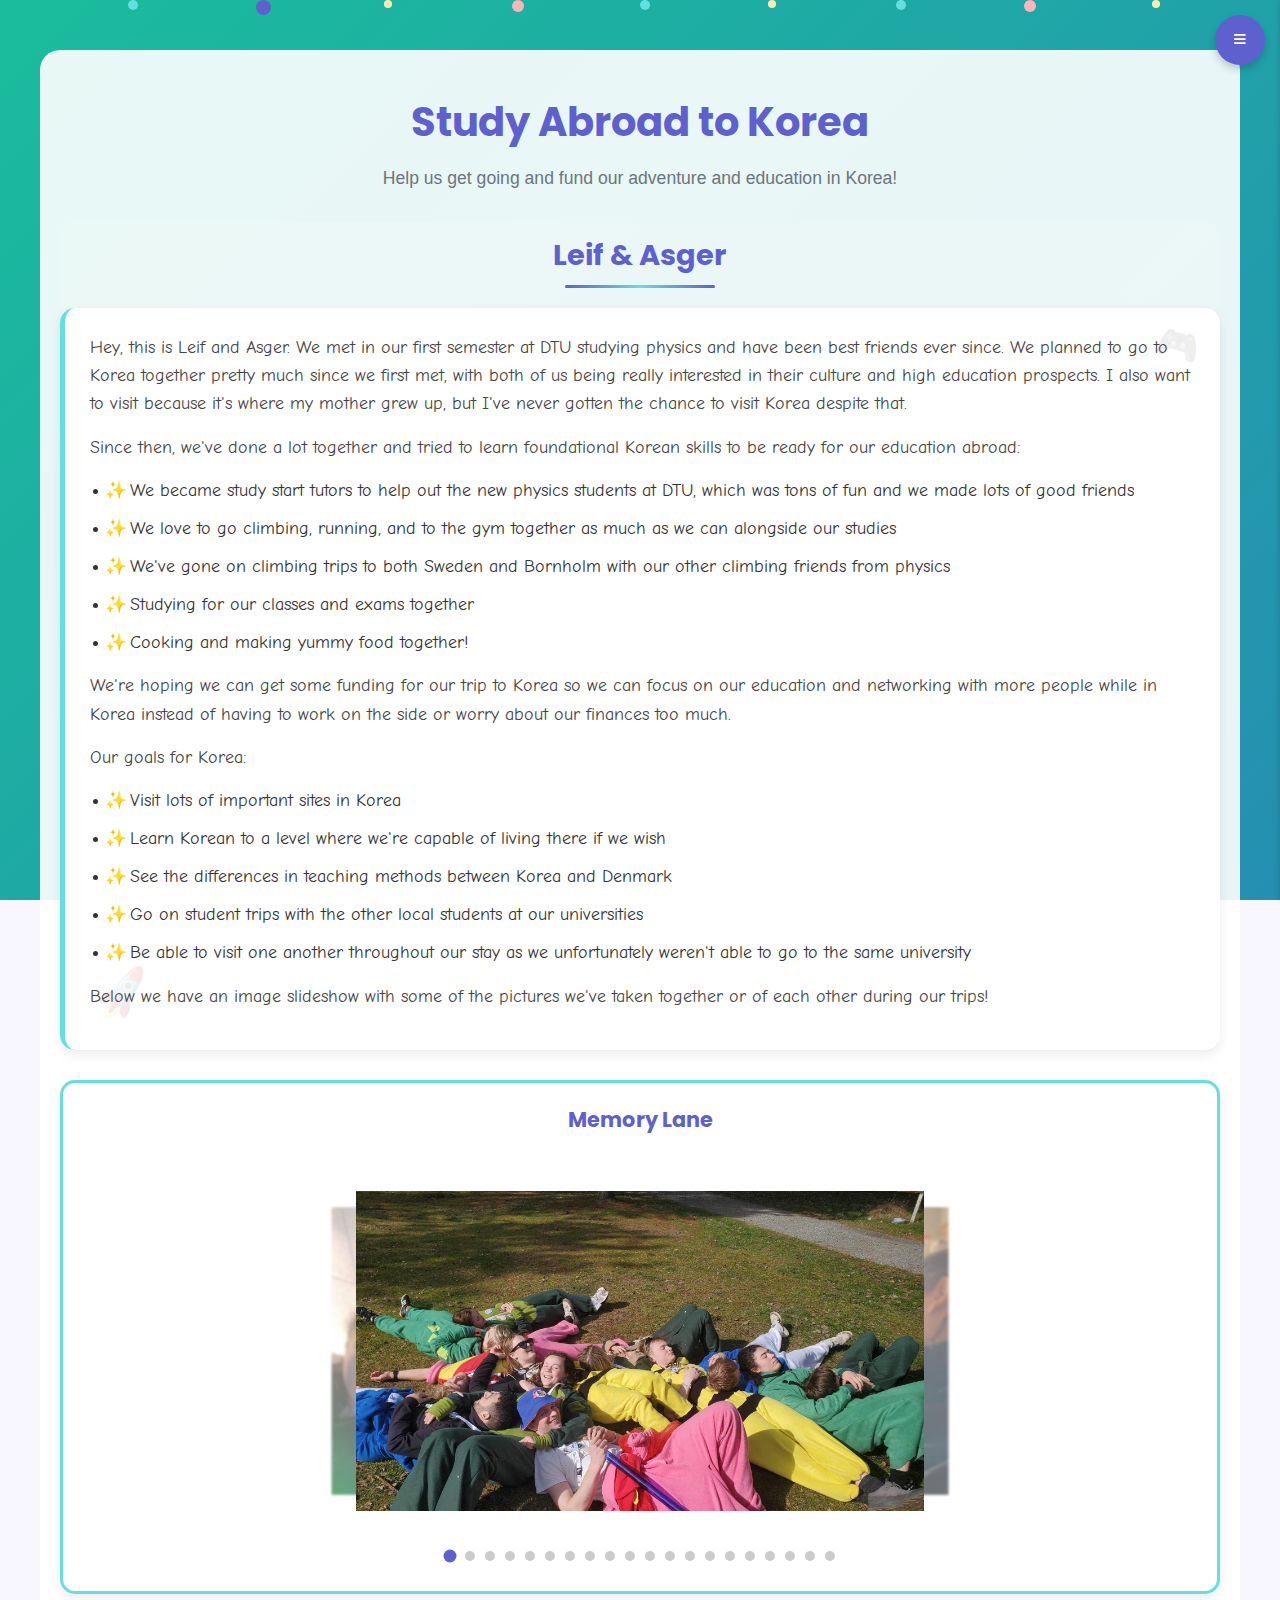
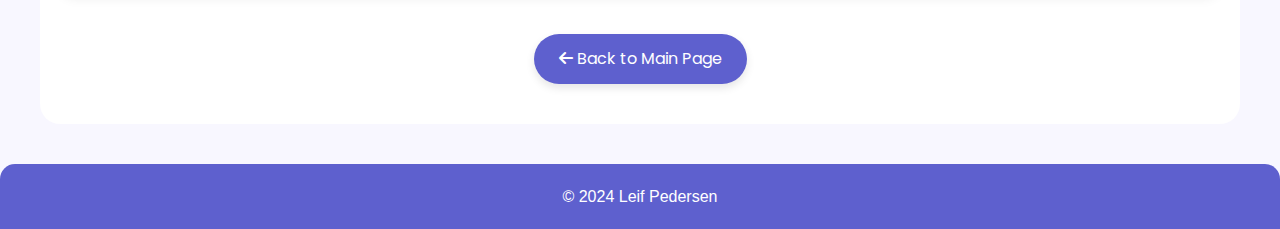
==== commit e21c9ec0: "some edits" ====
--- a/abroad.html
+++ b/abroad.html
@@ -690,9 +690,6 @@
                 { name: './asger-leif pics/received_308334352329332.jpg', type: 'image', alt: 'Friendship memory 9' },
                 { name: './asger-leif pics/received_463473146172796.jpg', type: 'image', alt: 'Friendship memory 10' },
                 { name: './asger-leif pics/received_943138927564614.jpg', type: 'image', alt: 'Friendship memory 11' },
-                { name: './asger-leif pics/received_4185445410209412.jpg', type: 'image', alt: 'Friendship memory 12' },
-                { name: './asger-leif pics/received_1017365066443721.jpg', type: 'image', alt: 'Friendship memory 13' },
-                { name: './asger-leif pics/received_1639526800236519.jpg', type: 'image', alt: 'Friendship memory 14' },
                 { name: './asger-leif pics/received_418544541020941.jpg', type: 'image', alt: 'Friendship memory 15' },
                 { name: './asger-leif pics/454039749_447769258259913_4426008389235232354_n.jpg', type: 'image', alt: 'Friendship memory 16' },
                 { name: './asger-leif pics/438203834_284047334760672_7502138747314099690_n.jpg', type: 'image', alt: 'Friendship memory 17' },
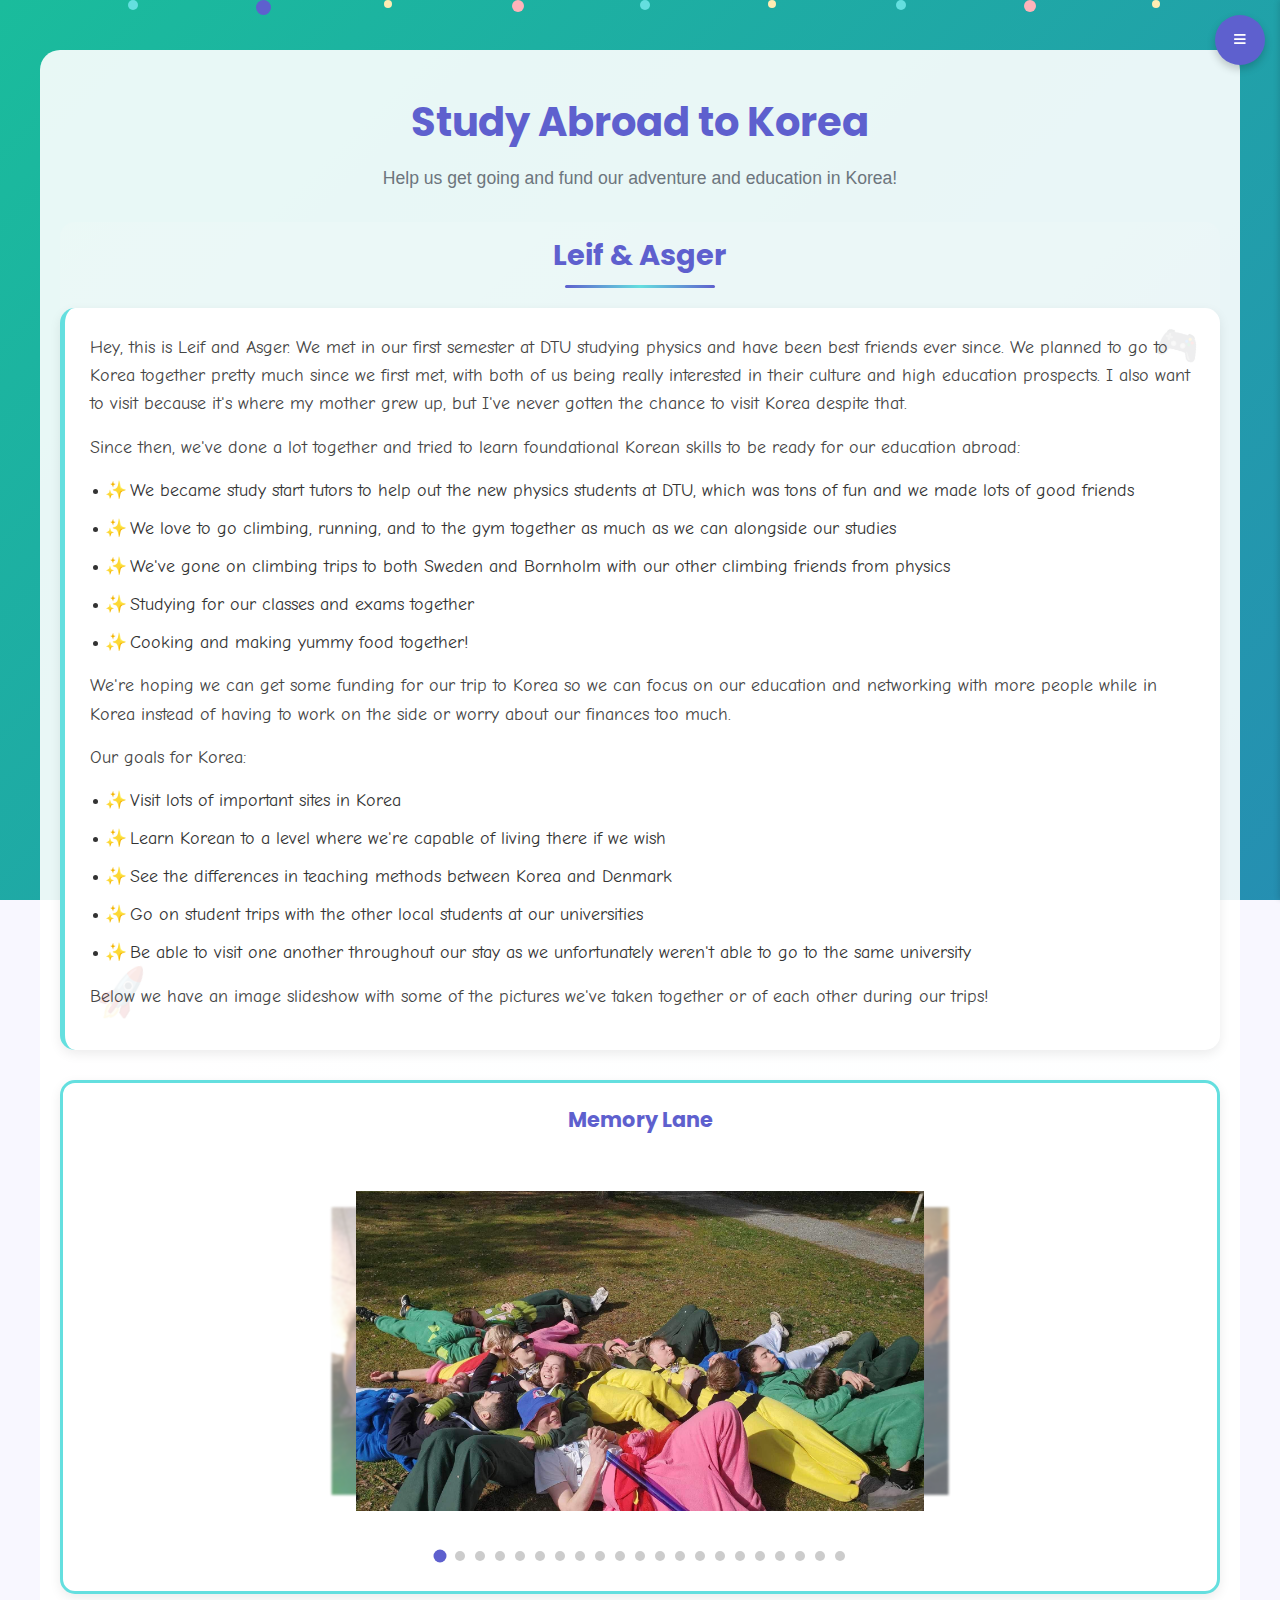
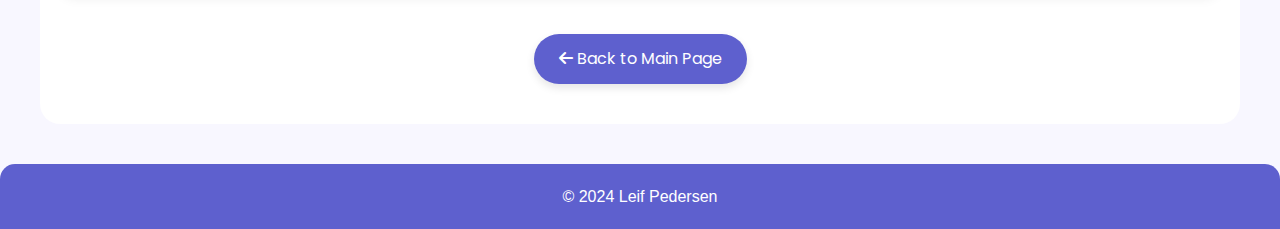
==== commit a8580ee6: "yes" ====
--- a/abroad.html
+++ b/abroad.html
@@ -683,6 +683,7 @@
                 { name: './asger-leif pics/received_792226416269674.jpg', type: 'image', alt: 'Friendship memory 2' },
                 { name: './asger-leif pics/received_954917649407622.jpg', type: 'image', alt: 'Friendship memory 3' },
                 { name: './asger-leif pics/received_356365800766996.jpg', type: 'image', alt: 'Friendship memory 4' },
+                { name: './asger-leif pics/dtuclimbing.mp4', type: 'video', alt: 'Video memory 1' },
                 { name: './asger-leif pics/received_1143563380310138.jpg', type: 'image', alt: 'Friendship memory 5' },
                 { name: './asger-leif pics/received_3312524335715168.jpg', type: 'image', alt: 'Friendship memory 6' },
                 { name: './asger-leif pics/Snapchat-1107179079.jpg', type: 'image', alt: 'Friendship memory 7' },
@@ -698,6 +699,7 @@
                 { name: './asger-leif pics/434637230_306340145632242_8051407992096838136_n.jpg', type: 'image', alt: 'Friendship memory 19' },
                 { name: './asger-leif pics/435136218_344706298612031_6315309374005591432_n.jpg', type: 'image', alt: 'Friendship memory 21' },
                 { name: './asger-leif pics/441235670_1162570694878811_7736326480475417172_n.jpg', type: 'image', alt: 'Friendship memory 22' },
+   
                 { name: './asger-leif pics/462559903_2710683169133991_1854264752130749196_n.jpg', type: 'image', alt: 'Friendship memory 23' }
             ];
             
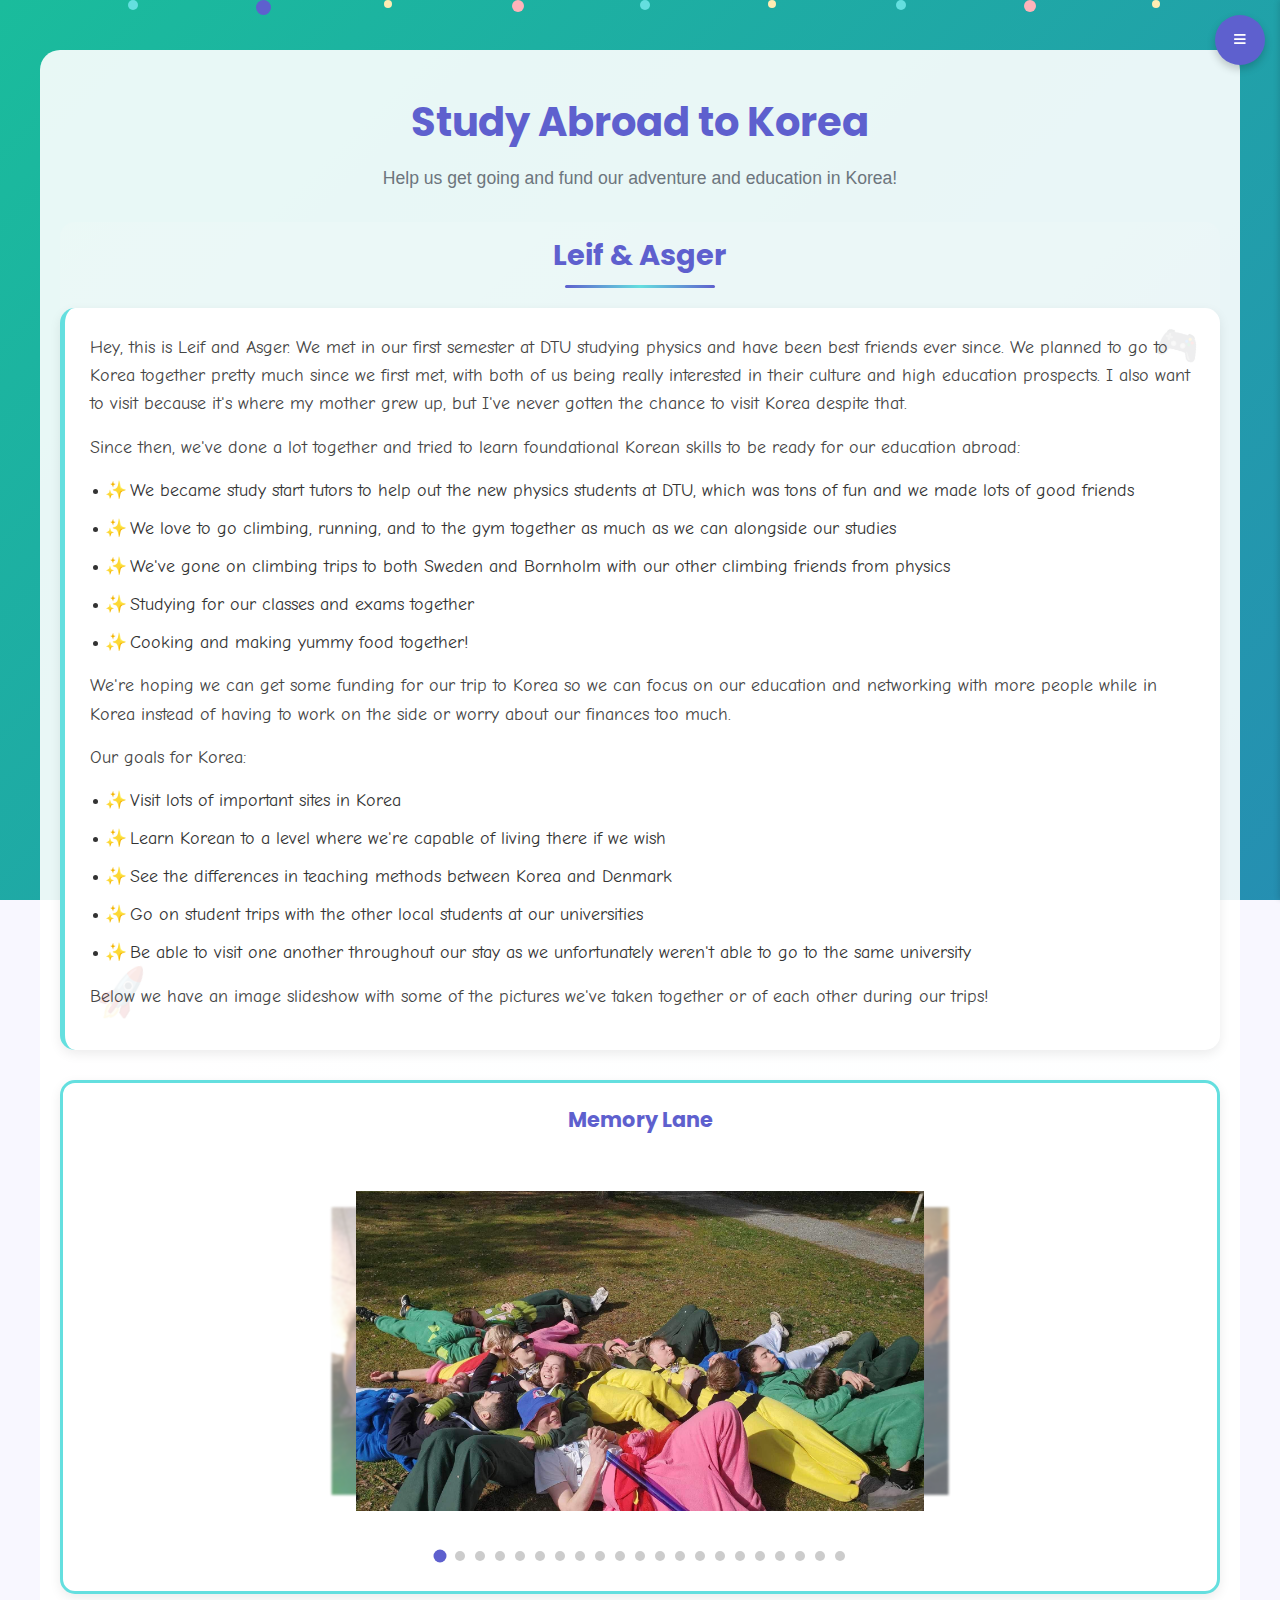
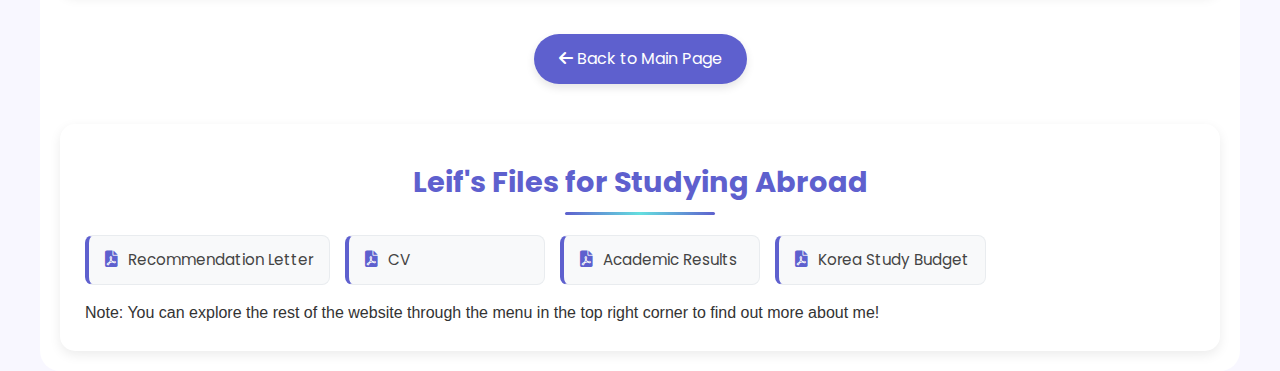
==== commit f7d45ba7: "files" ====
--- a/abroad.html
+++ b/abroad.html
@@ -530,6 +530,50 @@
         
         .next-nav {
             right: 0;
+        }
+        
+        /* PDF Documents Section Styles */
+        .pdf-section {
+            margin-top: 40px;
+            background-color: white;
+            border-radius: 15px;
+            padding: 25px;
+            box-shadow: 0 4px 12px rgba(0,0,0,0.08);
+        }
+        
+        .pdf-links-container {
+            display: flex;
+            flex-wrap: wrap;
+            gap: 15px;
+            margin-top: 20px;
+        }
+        
+        .pdf-link {
+            background-color: #f8f9fa;
+            border: 1px solid #e9ecef;
+            border-left: 4px solid #5e60ce;
+            border-radius: 8px;
+            padding: 12px 16px;
+            color: #444;
+            text-decoration: none;
+            font-family: 'Poppins', sans-serif;
+            font-size: 0.95em;
+            transition: all 0.3s ease;
+            display: inline-flex;
+            align-items: center;
+            min-width: 200px;
+        }
+        
+        .pdf-link i {
+            color: #5e60ce;
+            margin-right: 10px;
+            font-size: 1.1em;
+        }
+        
+        .pdf-link:hover {
+            background-color: #e9ecef;
+            transform: translateY(-2px);
+            box-shadow: 0 4px 8px rgba(0,0,0,0.05);
         }
     </style>
 </head>
@@ -640,14 +684,31 @@
             </div>
 
             <a href="index.html#education" class="back-button"><i class="fas fa-arrow-left"></i> Back to Main Page</a>
+            
+            <!-- PDF Documents Section -->
+            <div class="pdf-section">
+                <h2 class="section-title">Leif's Files for Studying Abroad</h2>
+                <div class="pdf-links-container">
+                    <a href="pdfs/Recomendation_Letter.pdf" class="pdf-link" target="_blank">
+                        <i class="fas fa-file-pdf"></i> Recommendation Letter
+                    </a>
+                    <a href="pdfs/CV_Leif_Pedersen.pdf" class="pdf-link" target="_blank">
+                        <i class="fas fa-file-pdf"></i> CV
+                    </a>
+                    <a href="pdfs/Resultater_Leif_Pedersen_2025-03-15.pdf" class="pdf-link" target="_blank">
+                        <i class="fas fa-file-pdf"></i> Academic Results
+                    </a>
+                    <a href="pdfs/Korea_Budget.pdf" class="pdf-link" target="_blank">
+                        <i class="fas fa-file-pdf"></i> Korea Study Budget
+                    </a>
+                    <p>Note: You can explore the rest of the website through the menu in the top right corner to find out more about me!</p>
+
+                </div>
+            </div>
         </section>
     </main>
 
-    <footer>
-        <div class="container">
-            <p>&copy; 2024 Leif Pedersen</p>
-        </div>
-    </footer>
+
 
     <script>
         // Mobile menu functionality
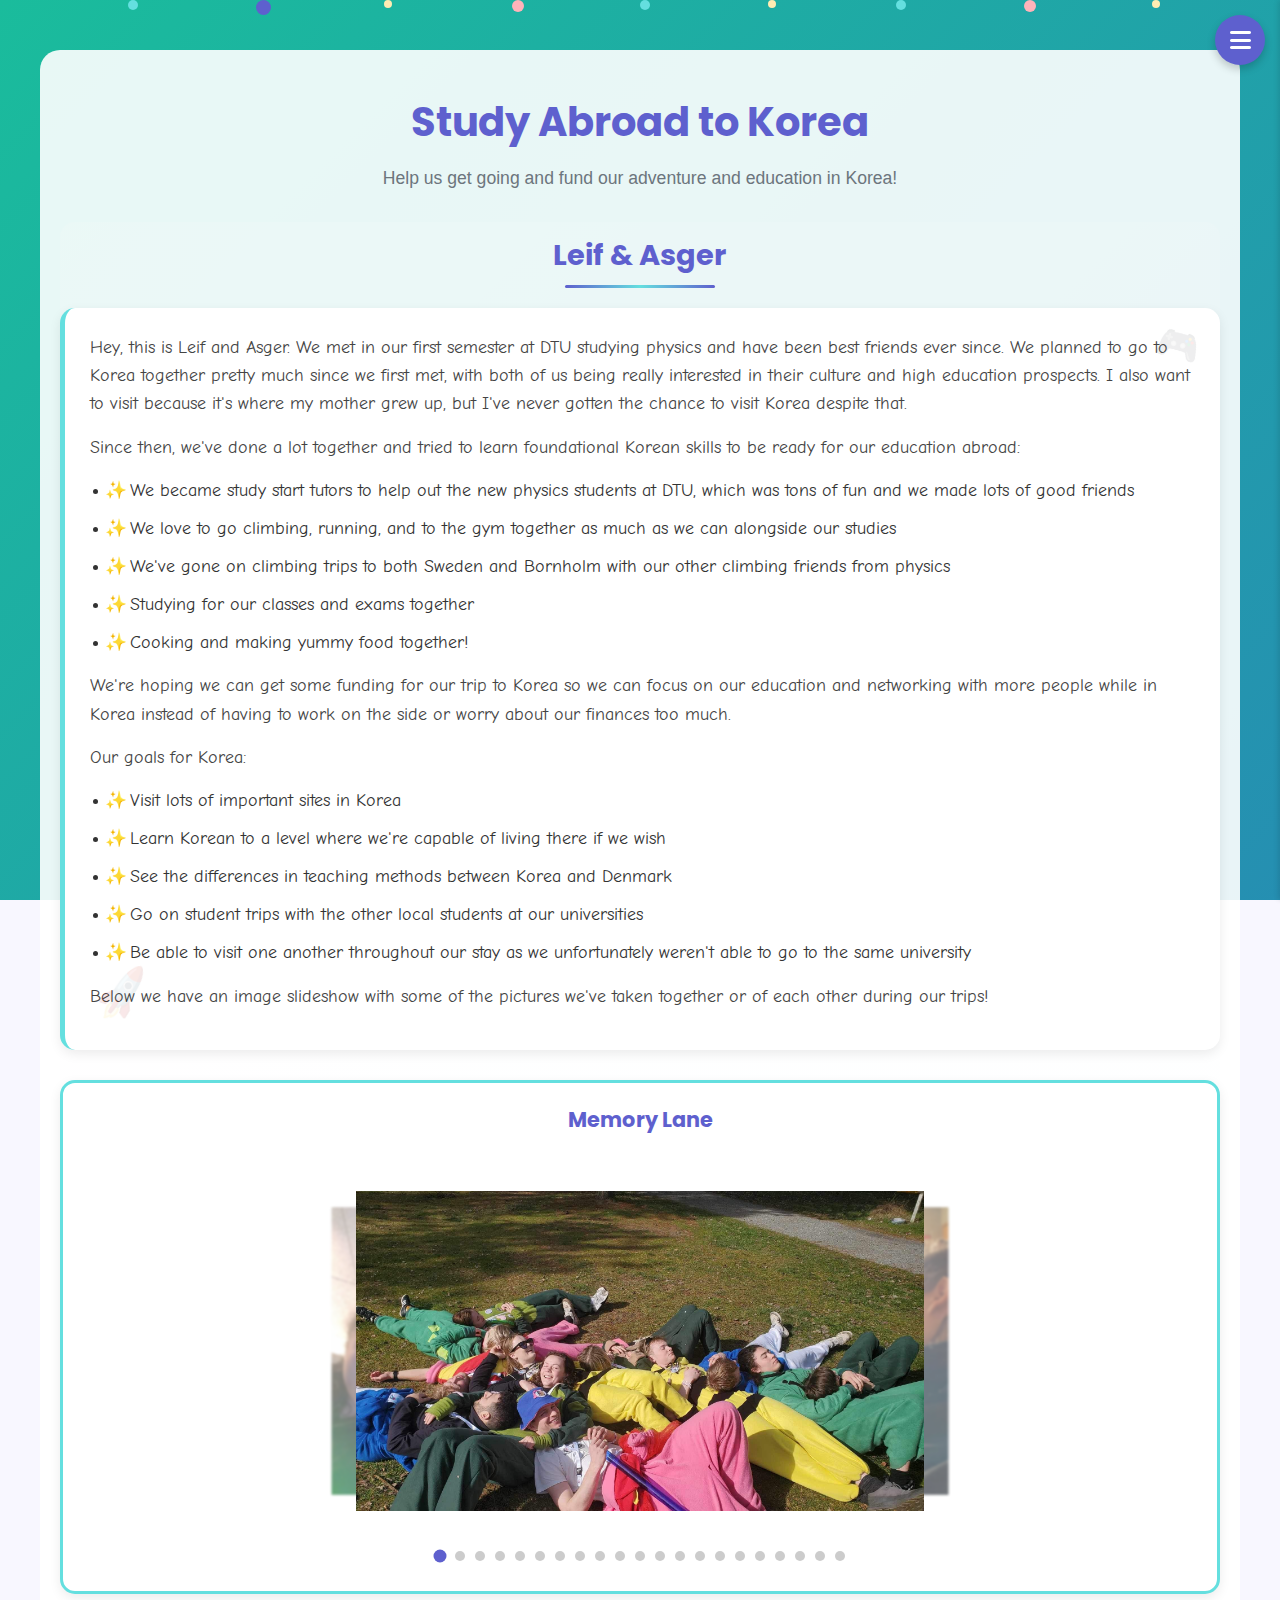
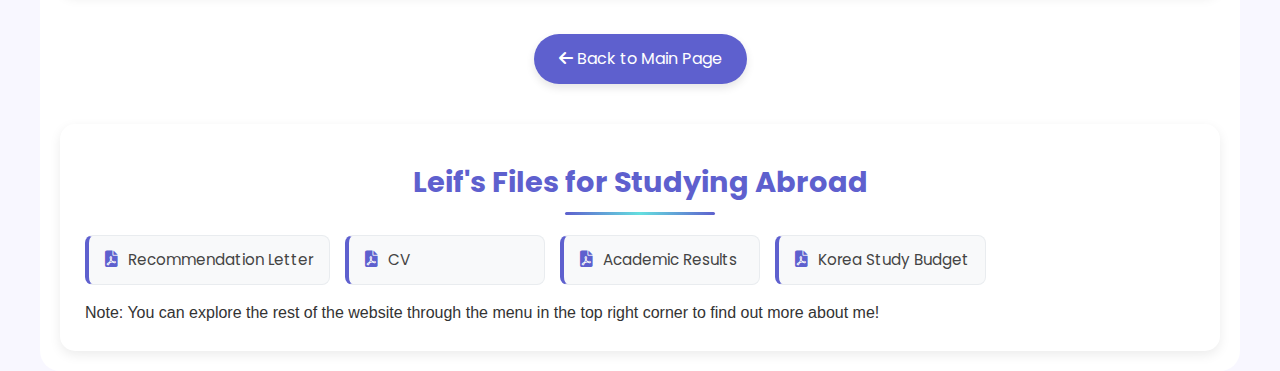
==== commit cc3e45ad: "button stuff" ====
--- a/abroad.html
+++ b/abroad.html
@@ -709,7 +709,6 @@
     </main>
 
 
-
     <script>
         // Mobile menu functionality
         const menuButton = document.getElementById('menuButton');
@@ -720,18 +719,21 @@
         menuButton.addEventListener('click', () => {
             mobileMenu.classList.add('open');
             overlay.classList.add('open');
+            menuButton.style.display = 'none'; // Hide the menu button completely
             document.body.style.overflow = 'hidden';
         });
         
         closeMenu.addEventListener('click', () => {
             mobileMenu.classList.remove('open');
             overlay.classList.remove('open');
+            menuButton.style.display = 'flex'; // Show the menu button again
             document.body.style.overflow = '';
         });
         
         overlay.addEventListener('click', () => {
             mobileMenu.classList.remove('open');
             overlay.classList.remove('open');
+            menuButton.style.display = 'flex'; // Show the menu button again
             document.body.style.overflow = '';
         });
         
--- a/styles.css
+++ b/styles.css
@@ -69,9 +69,9 @@
 
 .profile-section {
     display: flex;
-    align-items: center;
+    align-items: flex-start; /* Changed from center to flex-start */
     gap: 40px;
-    margin-bottom: 30px;
+    margin-bottom: 20px; /* Reduced from 30px */
 }
 
 .profile-image {
@@ -81,6 +81,7 @@
     overflow: hidden;
     border: 4px solid #fff;
     box-shadow: 0 4px 10px rgba(0,0,0,0.1);
+    flex-shrink: 0; /* Prevent image from shrinking */
 }
 
 .profile-image img {
@@ -89,6 +90,11 @@
     object-fit: cover;
 }
 
+.profile-info {
+    display: flex;
+    flex-direction: column;
+}
+
 .profile-info h1 {
     font-size: 2.5rem;
     margin-bottom: 10px;
@@ -98,41 +104,15 @@
 .tagline {
     font-size: 1.2rem;
     color: #666;
-    margin-bottom: 20px;
-}
-
-.contact-info {
-    display: flex;
-    flex-direction: column;
-    gap: 10px;
-}
-
-.contact-info p {
-    display: flex;
-    align-items: center;
-    gap: 10px;
-}
-
-.contact-info i {
-    color: #007bff;
-}
-
-.contact-info a {
-    color: #333;
-    text-decoration: none;
-    transition: color 0.3s ease;
-}
-
-contact-info a:hover {
-    color: #007bff;
-}
-
+    margin-bottom: 10px; /* Reduced from 20px */
+}
+
+/* Bio section - moved up to be part of profile-info */
 .bio {
-    max-width: 800px;
-    margin: 0 auto;
-    text-align: center;
+    max-width: 600px; /* More constrained width */
     font-size: 1.1rem;
     color: #666;
+    margin-top: 15px; /* Add some spacing between tagline and bio */
 }
 
 /* Sections */
@@ -346,17 +326,86 @@
     transform-origin: 1px;
 }
 
-/* Responsive Design */
+/* Mobile Navigation */
+.menu-button {
+    position: fixed;
+    top: 20px;
+    right: 20px;
+    background: none;
+    border: none;
+    font-size: 1.5em;
+    cursor: pointer;
+    color: #333;
+    z-index: 1000;
+    display: none; /* Hidden by default, shown on mobile */
+}
+
+/* Close button inside mobile menu */
+.close-menu {
+    position: absolute;
+    top: 20px;
+    right: 20px;
+    background: none;
+    border: none;
+    font-size: 1.5em;
+    cursor: pointer;
+    color: #333;
+    z-index: 1200; /* Higher z-index than menu button */
+}
+
+/* Mobile menu */
+.mobile-menu {
+    position: fixed;
+    top: 0;
+    right: -300px;
+    width: 300px;
+    height: 100vh;
+    background-color: white;
+    z-index: 1100; /* Higher z-index than menu button */
+    transition: right 0.3s ease;
+    box-shadow: -2px 0 5px rgba(0,0,0,0.1);
+    padding: 80px 20px 20px;
+    overflow-y: auto;
+}
+
+.mobile-menu.open {
+    right: 0;
+}
+
+/* Overlay */
+.overlay {
+    position: fixed;
+    top: 0;
+    left: 0;
+    width: 100%;
+    height: 100%;
+    background-color: rgba(0, 0, 0, 0.5);
+    z-index: 1050; /* Between menu button and mobile menu */
+    display: none;
+}
+
+.overlay.open {
+    display: block;
+}
+
 @media (max-width: 768px) {
     .profile-section {
         flex-direction: column;
         text-align: center;
+        align-items: center;
         gap: 20px;
     }
 
     .profile-image {
         width: 150px;
         height: 150px;
+        margin-bottom: 0; /* Remove any bottom margin */
+    }
+    
+    .bio {
+        text-align: center;
+        max-width: 100%;
+        margin-top: 15px;
     }
 
     nav ul {
@@ -408,6 +457,15 @@
     nav ul li {
         margin: 10px 0;
     }
+
+    .menu-button {
+        display: block; /* Show menu button on mobile */
+    }
+    
+    /* Hide menu button when mobile menu is open */
+    .menu-button.hidden {
+        display: none;
+    }
 }
 
 /* Animations */
